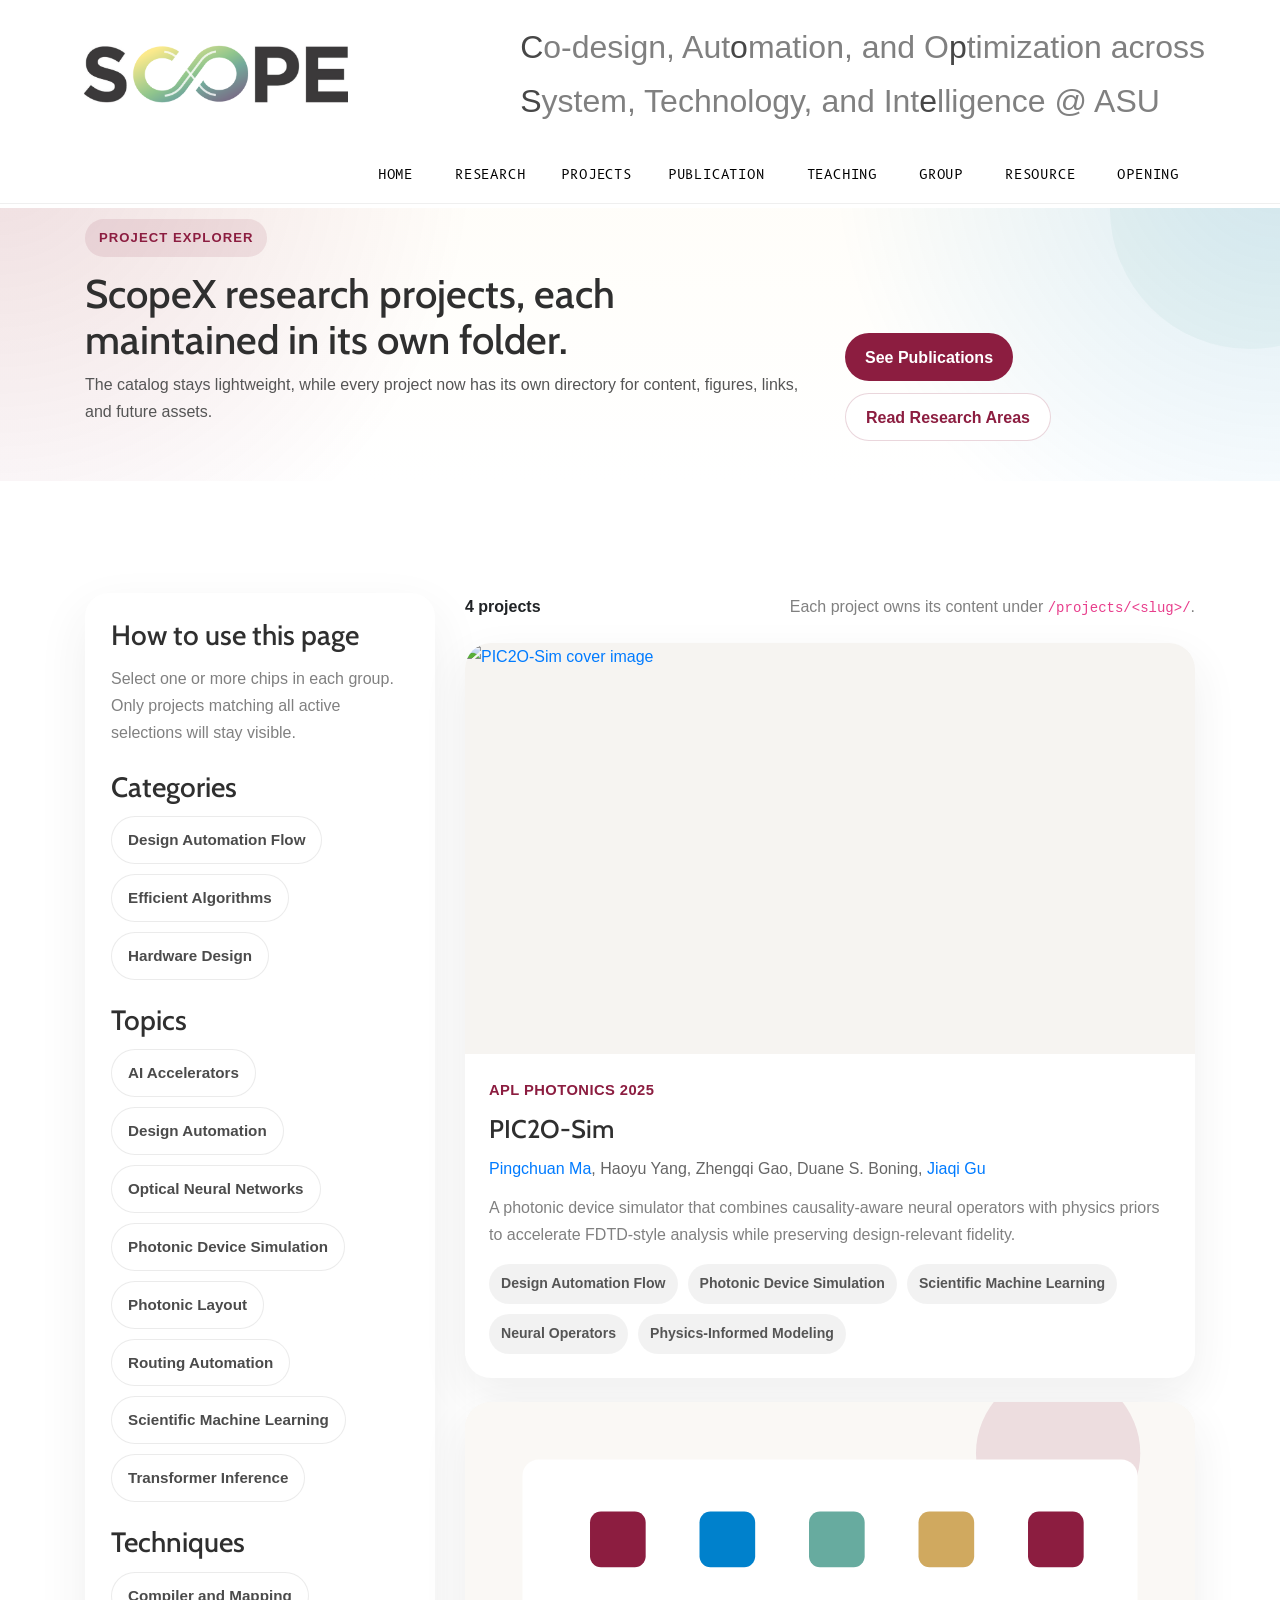
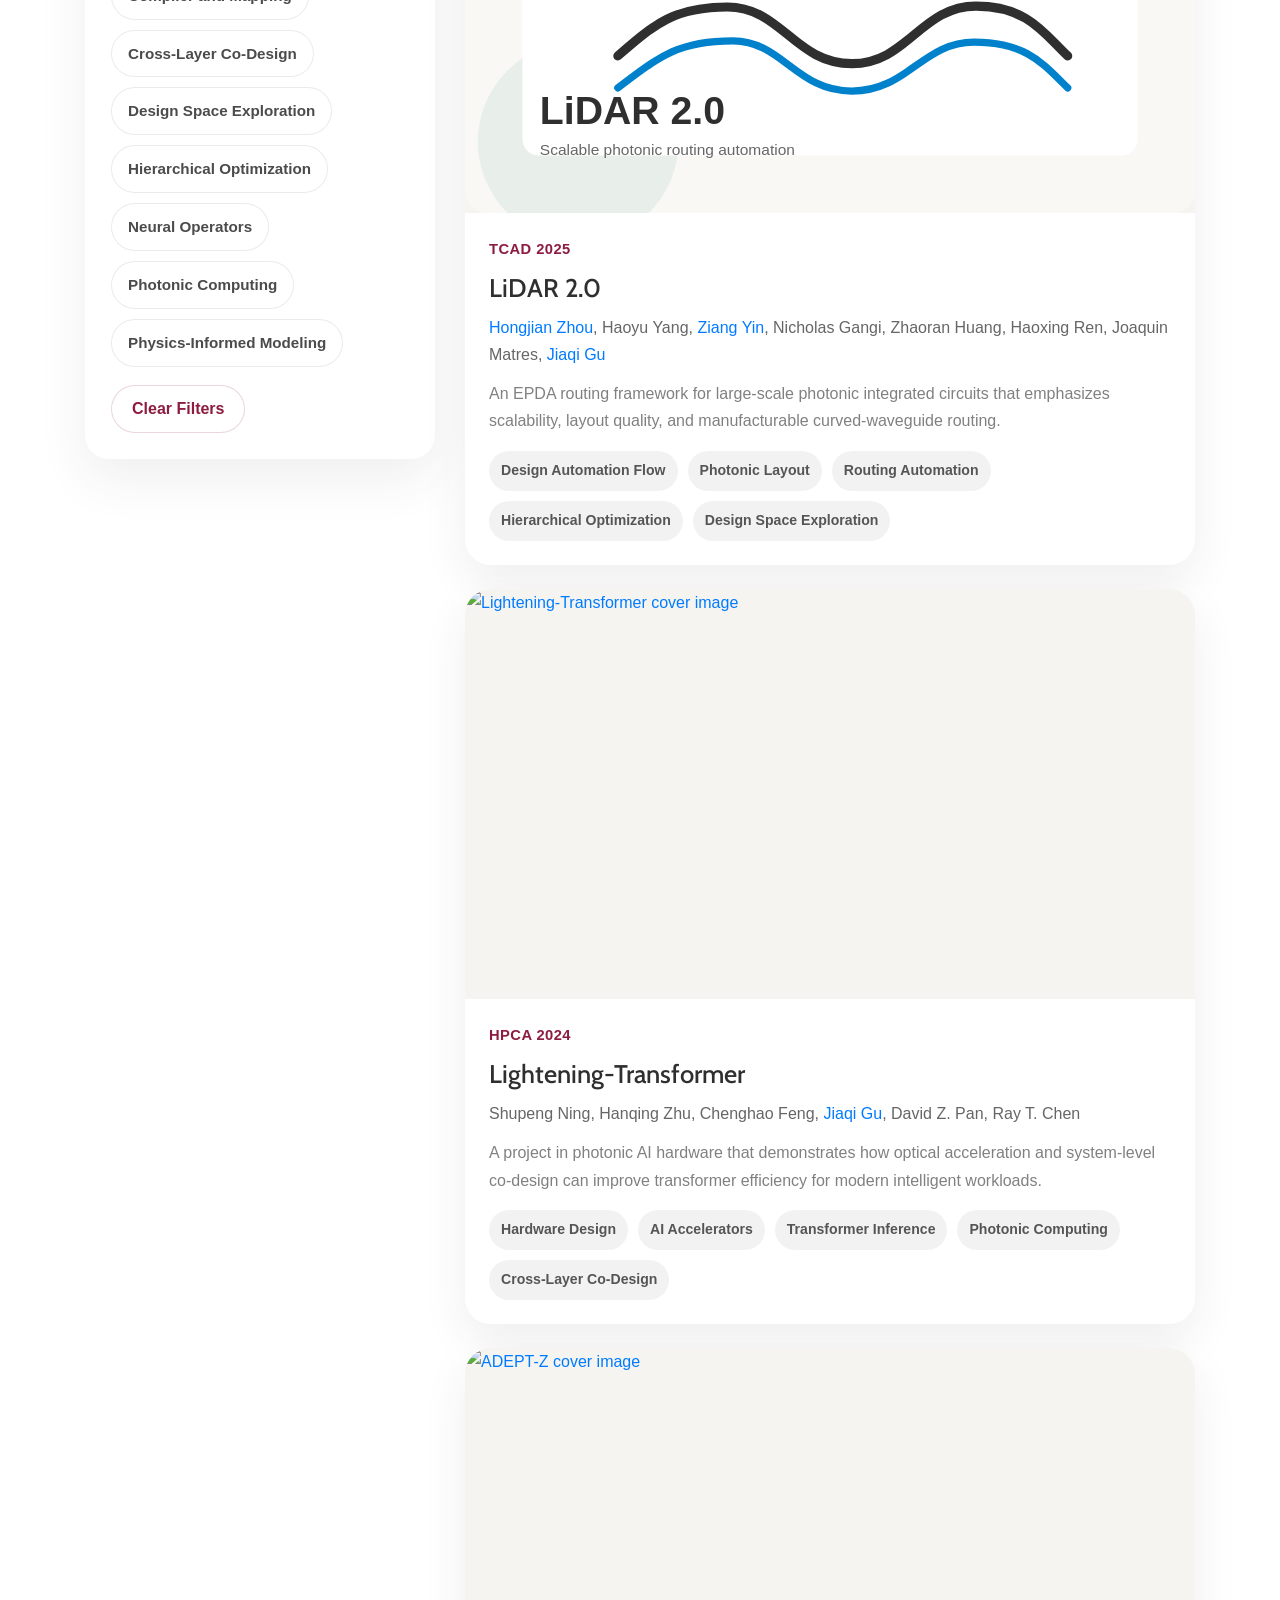
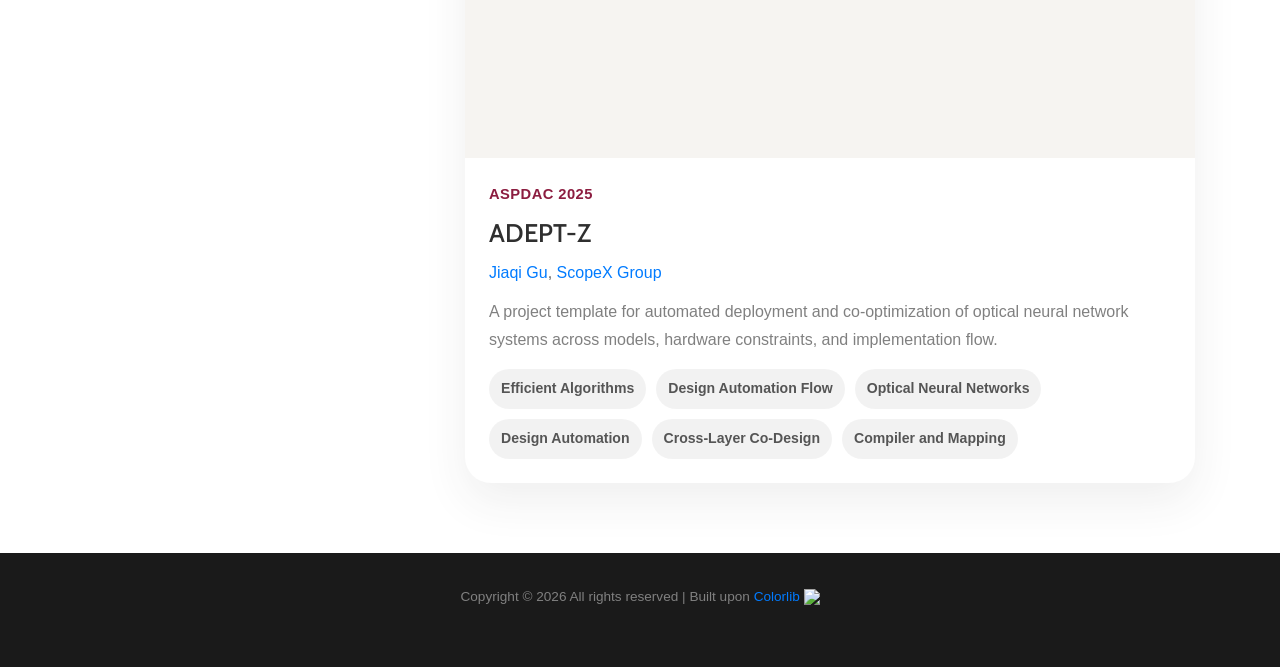
==== projects/index.html @ 62d4c820 "[major] support research projects" ====
<!DOCTYPE html>
<html lang="en">

<head>
    <title>Projects | ScopeX @ ASU</title>
    <meta charset="utf-8">
    <meta name="viewport" content="width=device-width, initial-scale=1, shrink-to-fit=no">

    <link href="https://fonts.googleapis.com/css?family=B612+Mono|Cabin:400,700&display=swap" rel="stylesheet">
    <link rel="stylesheet" href="../fonts/icomoon/style.css">
    <link rel="stylesheet" href="https://stackpath.bootstrapcdn.com/bootstrap/4.4.1/css/bootstrap.min.css"
        integrity="sha384-Vkoo8x4CGsO3+Hhxv8T/Q5PaXtkKtu6ug5TOeNV6gBiFeWPGFN9MuhOf23Q9Ifjh" crossorigin="anonymous">
    <link rel="stylesheet" href="../css/jquery-ui.css">
    <link rel="stylesheet" href="../css/owl.carousel.min.css">
    <link rel="stylesheet" href="../css/owl.theme.default.min.css">
    <link rel="stylesheet" href="../css/jquery.fancybox.min.css">
    <link rel="stylesheet" href="../fonts/flaticon/font/flaticon.css">
    <link rel="stylesheet" href="../css/aos.css">
    <link href="../css/jquery.mb.YTPlayer.min.css" media="all" rel="stylesheet" type="text/css">
    <link rel="stylesheet" href="../css/style.css">
    <link rel="stylesheet" href="../css/projects.css">
    <link rel="shortcut icon" type="image/x-icon" href="../favicon.ico" />
</head>

<body data-spy="scroll" data-target=".site-navbar-target" data-offset="300">
    <div class="site-wrap">
        <div class="site-mobile-menu site-navbar-target">
            <div class="site-mobile-menu-header">
                <div class="site-mobile-menu-close mt-3">
                    <span class="icon-close2 js-menu-toggle"></span>
                </div>
            </div>
            <div class="site-mobile-menu-body"></div>
        </div>

        <div class="header-top">
            <div class="container" style="padding:20px">
                <div class="row align-items-center">
                    <img src="../logo.png" width="25%">
                    <a class="ml-auto site-logo">
                        <b style="color: rgb(71, 71, 71)">C</b>o-design, Aut<b
                            style="color: rgb(71, 71, 71)">o</b>mation, and O<b
                            style="color: rgb(71, 71, 71)">p</b>timization across<br><b
                            style="color: rgb(71, 71, 71)">S</b>ystem, Technology, and Int<b
                            style="color: rgb(71, 71, 71)">e</b>lligence @ ASU
                    </a>
                    <a href="#"
                        class="ml-auto d-inline-block d-lg-none site-menu-toggle js-menu-toggle text-black"><span
                            class="icon-menu h3"></span></a>
                </div>
            </div>
        </div>

        <div class="site-navbar py-2 js-sticky-header site-navbar-target d-none pl-0 d-lg-block" role="banner">
            <div class="container" style="padding-right=10%">
                <div class="d-flex align-items-right">
                    <div class="ml-auto">
                        <nav class="site-navigation position-relative text-right" role="navigation">
                            <ul class="site-menu main-menu js-clone-nav mr-auto d-none pl-0 d-lg-block">
                                <li><a href="../index.html" class="nav-link text-right">Home</a></li>
                                <li><a href="../research.html" class="nav-link text-left">Research</a></li>
                                <li class="active"><a href="./index.html" class="nav-link text-left">Projects</a></li>
                                <li><a href="../publication.html" class="nav-link text-left">Publication</a></li>
                                <li><a href="../teaching.html" class="nav-link text-left">Teaching</a></li>
                                <li><a href="../group.html" class="nav-link text-left">Group</a></li>
                                <li><a href="../resource.html" class="nav-link text-left">Resource</a></li>
                                <li><a href="../prospective_students.html" class="nav-link text-left">Opening</a></li>
                            </ul>
                        </nav>
                    </div>
                </div>
            </div>
        </div>

        <section class="projects-hero">
            <div class="container">
                <div class="row align-items-end">
                    <div class="col-lg-8">
                        <div class="projects-kicker">Project Explorer</div>
                        <h1>ScopeX research projects, each maintained in its own folder.</h1>
                        <p>The catalog stays lightweight, while every project now has its own directory for content,
                            figures, links, and future assets.</p>
                    </div>
                    <div class="col-lg-4">
                        <div class="projects-home-actions">
                            <a class="scopex-button" href="../publication.html">See Publications</a>
                            <a class="scopex-button scopex-button-secondary" href="../research.html">Read Research Areas</a>
                        </div>
                    </div>
                </div>
            </div>
        </section>

        <section class="site-section projects-shell" id="projects-page">
            <div class="container">
                <div class="row">
                    <div class="col-lg-4">
                        <aside class="projects-filter-panel" data-aos="fade-up">
                            <div class="projects-filter-group">
                                <h3>How to use this page</h3>
                                <p>Select one or more chips in each group. Only projects matching all active selections
                                    will stay visible.</p>
                            </div>
                            <div class="projects-filter-group" data-filter-group="categories"></div>
                            <div class="projects-filter-group" data-filter-group="topics"></div>
                            <div class="projects-filter-group" data-filter-group="techniques"></div>
                            <div class="projects-home-actions">
                                <button class="scopex-button scopex-button-secondary" type="button"
                                    data-clear-filters>Clear Filters</button>
                            </div>
                        </aside>
                    </div>
                    <div class="col-lg-8">
                        <div class="projects-summary-bar" data-aos="fade-up">
                            <p><strong data-project-count>0 projects</strong></p>
                            <p>Each project owns its content under <code>/projects/&lt;slug&gt;/</code>.</p>
                        </div>
                        <div data-project-results></div>
                    </div>
                </div>
            </div>
        </section>

        <div class="footer">
            <div class="container">
                <div class="row">
                    <div class="col-12">
                        <div class="copyright">
                            <p>
                                Copyright &copy;
                                <script>document.write(new Date().getFullYear());</script>
                                All rights reserved | Built upon <a href="https://colorlib.com"
                                    target="_blank">Colorlib</a>
                                <a href="https://clustrmaps.com/site/1bv8m" title="Visit tracker"><img
                                        src="//www.clustrmaps.com/map_v2.png?d=r-76MZlB4E_y-z9tgq0m_R2gexjWJa-9lZ6piWiMsOw&cl=ffffff" /></a>
                            </p>
                        </div>
                    </div>
                </div>
            </div>
        </div>
    </div>

    <script src="../js/jquery-3.3.1.min.js"></script>
    <script src="../js/jquery-migrate-3.0.1.min.js"></script>
    <script src="../js/jquery-ui.js"></script>
    <script src="../js/popper.min.js"></script>
    <script src="../js/bootstrap.min.js"></script>
    <script src="../js/owl.carousel.min.js"></script>
    <script src="../js/jquery.stellar.min.js"></script>
    <script src="../js/jquery.countdown.min.js"></script>
    <script src="../js/bootstrap-datepicker.min.js"></script>
    <script src="../js/jquery.easing.1.3.js"></script>
    <script src="../js/aos.js"></script>
    <script src="../js/jquery.fancybox.min.js"></script>
    <script src="../js/jquery.sticky.js"></script>
    <script src="../js/jquery.mb.YTPlayer.min.js"></script>
    <script src="../js/main.js"></script>
    <script src="../js/projects-registry.js"></script>
    <script src="../js/projects-page.js"></script>
</body>

</html>
---- fonts/icomoon/style.css ----
@font-face {
  font-family: 'icomoon';
  src:  url('fonts/icomoon.eot?10si43');
  src:  url('fonts/icomoon.eot?10si43#iefix') format('embedded-opentype'),
    url('fonts/icomoon.ttf?10si43') format('truetype'),
    url('fonts/icomoon.woff?10si43') format('woff'),
    url('fonts/icomoon.svg?10si43#icomoon') format('svg');
  font-weight: normal;
  font-style: normal;
}

[class^="icon-"], [class*=" icon-"] {
  /* use !important to prevent issues with browser extensions that change fonts */
  font-family: 'icomoon' !important;
  speak: none;
  font-style: normal;
  font-weight: normal;
  font-variant: normal;
  text-transform: none;
  line-height: 1;

  /* Better Font Rendering =========== */
  -webkit-font-smoothing: antialiased;
  -moz-osx-font-smoothing: grayscale;
}

.icon-asterisk:before {
  content: "\f069";
}
.icon-plus:before {
  content: "\f067";
}
.icon-question:before {
  content: "\f128";
}
.icon-minus:before {
  content: "\f068";
}
.icon-glass:before {
  content: "\f000";
}
.icon-music:before {
  content: "\f001";
}
.icon-search:before {
  content: "\f002";
}
.icon-envelope-o:before {
  content: "\f003";
}
.icon-heart:before {
  content: "\f004";
}
.icon-star:before {
  content: "\f005";
}
.icon-star-o:before {
  content: "\f006";
}
.icon-user:before {
  content: "\f007";
}
.icon-film:before {
  content: "\f008";
}
.icon-th-large:before {
  content: "\f009";
}
.icon-th:before {
  content: "\f00a";
}
.icon-th-list:before {
  content: "\f00b";
}
.icon-check:before {
  content: "\f00c";
}
.icon-close:before {
  content: "\f00d";
}
.icon-remove:before {
  content: "\f00d";
}
.icon-times:before {
  content: "\f00d";
}
.icon-search-plus:before {
  content: "\f00e";
}
.icon-search-minus:before {
  content: "\f010";
}
.icon-power-off:before {
  content: "\f011";
}
.icon-signal:before {
  content: "\f012";
}
.icon-cog:before {
  content: "\f013";
}
.icon-gear:before {
  content: "\f013";
}
.icon-trash-o:before {
  content: "\f014";
}
.icon-home:before {
  content: "\f015";
}
.icon-file-o:before {
  content: "\f016";
}
.icon-clock-o:before {
  content: "\f017";
}
.icon-road:before {
  content: "\f018";
}
.icon-download:before {
  content: "\f019";
}
.icon-arrow-circle-o-down:before {
  content: "\f01a";
}
.icon-arrow-circle-o-up:before {
  content: "\f01b";
}
.icon-inbox:before {
  content: "\f01c";
}
.icon-play-circle-o:before {
  content: "\f01d";
}
.icon-repeat:before {
  content: "\f01e";
}
.icon-rotate-right:before {
  content: "\f01e";
}
.icon-refresh:before {
  content: "\f021";
}
.icon-list-alt:before {
  content: "\f022";
}
.icon-lock:before {
  content: "\f023";
}
.icon-flag:before {
  content: "\f024";
}
.icon-headphones:before {
  content: "\f025";
}
.icon-volume-off:before {
  content: "\f026";
}
.icon-volume-down:before {
  content: "\f027";
}
.icon-volume-up:before {
  content: "\f028";
}
.icon-qrcode:before {
  content: "\f029";
}
.icon-barcode:before {
  content: "\f02a";
}
.icon-tag:before {
  content: "\f02b";
}
.icon-tags:before {
  content: "\f02c";
}
.icon-book:before {
  content: "\f02d";
}
.icon-bookmark:before {
  content: "\f02e";
}
.icon-print:before {
  content: "\f02f";
}
.icon-camera:before {
  content: "\f030";
}
.icon-font:before {
  content: "\f031";
}
.icon-bold:before {
  content: "\f032";
}
.icon-italic:before {
  content: "\f033";
}
.icon-text-height:before {
  content: "\f034";
}
.icon-text-width:before {
  content: "\f035";
}
.icon-align-left:before {
  content: "\f036";
}
.icon-align-center:before {
  content: "\f037";
}
.icon-align-right:before {
  content: "\f038";
}
.icon-align-justify:before {
  content: "\f039";
}
.icon-list:before {
  content: "\f03a";
}
.icon-dedent:before {
  content: "\f03b";
}
.icon-outdent:before {
  content: "\f03b";
}
.icon-indent:before {
  content: "\f03c";
}
.icon-video-camera:before {
  content: "\f03d";
}
.icon-image:before {
  content: "\f03e";
}
.icon-photo:before {
  content: "\f03e";
}
.icon-picture-o:before {
  content: "\f03e";
}
.icon-pencil:before {
  content: "\f040";
}
.icon-map-marker:before {
  content: "\f041";
}
.icon-adjust:before {
  content: "\f042";
}
.icon-tint:before {
  content: "\f043";
}
.icon-edit:before {
  content: "\f044";
}
.icon-pencil-square-o:before {
  content: "\f044";
}
.icon-share-square-o:before {
  content: "\f045";
}
.icon-check-square-o:before {
  content: "\f046";
}
.icon-arrows:before {
  content: "\f047";
}
.icon-step-backward:before {
  content: "\f048";
}
.icon-fast-backward:before {
  content: "\f049";
}
.icon-backward:before {
  content: "\f04a";
}
.icon-play:before {
  content: "\f04b";
}
.icon-pause:before {
  content: "\f04c";
}
.icon-stop:before {
  content: "\f04d";
}
.icon-forward:before {
  content: "\f04e";
}
.icon-fast-forward:before {
  content: "\f050";
}
.icon-step-forward:before {
  content: "\f051";
}
.icon-eject:before {
  content: "\f052";
}
.icon-chevron-left:before {
  content: "\f053";
}
.icon-chevron-right:before {
  content: "\f054";
}
.icon-plus-circle:before {
  content: "\f055";
}
.icon-minus-circle:before {
  content: "\f056";
}
.icon-times-circle:before {
  content: "\f057";
}
.icon-check-circle:before {
  content: "\f058";
}
.icon-question-circle:before {
  content: "\f059";
}
.icon-info-circle:before {
  content: "\f05a";
}
.icon-crosshairs:before {
  content: "\f05b";
}
.icon-times-circle-o:before {
  content: "\f05c";
}
.icon-check-circle-o:before {
  content: "\f05d";
}
.icon-ban:before {
  content: "\f05e";
}
.icon-arrow-left:before {
  content: "\f060";
}
.icon-arrow-right:before {
  content: "\f061";
}
.icon-arrow-up:before {
  content: "\f062";
}
.icon-arrow-down:before {
  content: "\f063";
}
.icon-mail-forward:before {
  content: "\f064";
}
.icon-share:before {
  content: "\f064";
}
.icon-expand:before {
  content: "\f065";
}
.icon-compress:before {
  content: "\f066";
}
.icon-exclamation-circle:before {
  content: "\f06a";
}
.icon-gift:before {
  content: "\f06b";
}
.icon-leaf:before {
  content: "\f06c";
}
.icon-fire:before {
  content: "\f06d";
}
.icon-eye:before {
  content: "\f06e";
}
.icon-eye-slash:before {
  content: "\f070";
}
.icon-exclamation-triangle:before {
  content: "\f071";
}
.icon-warning:before {
  content: "\f071";
}
.icon-plane:before {
  content: "\f072";
}
.icon-calendar:before {
  content: "\f073";
}
.icon-random:before {
  content: "\f074";
}
.icon-comment:before {
  content: "\f075";
}
.icon-magnet:before {
  content: "\f076";
}
.icon-chevron-up:before {
  content: "\f077";
}
.icon-chevron-down:before {
  content: "\f078";
}
.icon-retweet:before {
  content: "\f079";
}
.icon-shopping-cart:before {
  content: "\f07a";
}
.icon-folder:before {
  content: "\f07b";
}
.icon-folder-open:before {
  content: "\f07c";
}
.icon-arrows-v:before {
  content: "\f07d";
}
.icon-arrows-h:before {
  content: "\f07e";
}
.icon-bar-chart:before {
  content: "\f080";
}
.icon-bar-chart-o:before {
  content: "\f080";
}
.icon-twitter-square:before {
  content: "\f081";
}
.icon-facebook-square:before {
  content: "\f082";
}
.icon-camera-retro:before {
  content: "\f083";
}
.icon-key:before {
  content: "\f084";
}
.icon-cogs:before {
  content: "\f085";
}
.icon-gears:before {
  content: "\f085";
}
.icon-comments:before {
  content: "\f086";
}
.icon-thumbs-o-up:before {
  content: "\f087";
}
.icon-thumbs-o-down:before {
  content: "\f088";
}
.icon-star-half:before {
  content: "\f089";
}
.icon-heart-o:before {
  content: "\f08a";
}
.icon-sign-out:before {
  content: "\f08b";
}
.icon-linkedin-square:before {
  content: "\f08c";
}
.icon-thumb-tack:before {
  content: "\f08d";
}
.icon-external-link:before {
  content: "\f08e";
}
.icon-sign-in:before {
  content: "\f090";
}
.icon-trophy:before {
  content: "\f091";
}
.icon-github-square:before {
  content: "\f092";
}
.icon-upload:before {
  content: "\f093";
}
.icon-lemon-o:before {
  content: "\f094";
}
.icon-phone:before {
  content: "\f095";
}
.icon-square-o:before {
  content: "\f096";
}
.icon-bookmark-o:before {
  content: "\f097";
}
.icon-phone-square:before {
  content: "\f098";
}
.icon-twitter:before {
  content: "\f099";
}
.icon-facebook:before {
  content: "\f09a";
}
.icon-facebook-f:before {
  content: "\f09a";
}
.icon-github:before {
  content: "\f09b";
}
.icon-unlock:before {
  content: "\f09c";
}
.icon-credit-card:before {
  content: "\f09d";
}
.icon-feed:before {
  content: "\f09e";
}
.icon-rss:before {
  content: "\f09e";
}
.icon-hdd-o:before {
  content: "\f0a0";
}
.icon-bullhorn:before {
  content: "\f0a1";
}
.icon-bell-o:before {
  content: "\f0a2";
}
.icon-certificate:before {
  content: "\f0a3";
}
.icon-hand-o-right:before {
  content: "\f0a4";
}
.icon-hand-o-left:before {
  content: "\f0a5";
}
.icon-hand-o-up:before {
  content: "\f0a6";
}
.icon-hand-o-down:before {
  content: "\f0a7";
}
.icon-arrow-circle-left:before {
  content: "\f0a8";
}
.icon-arrow-circle-right:before {
  content: "\f0a9";
}
.icon-arrow-circle-up:before {
  content: "\f0aa";
}
.icon-arrow-circle-down:before {
  content: "\f0ab";
}
.icon-globe:before {
  content: "\f0ac";
}
.icon-wrench:before {
  content: "\f0ad";
}
.icon-tasks:before {
  content: "\f0ae";
}
.icon-filter:before {
  content: "\f0b0";
}
.icon-briefcase:before {
  content: "\f0b1";
}
.icon-arrows-alt:before {
  content: "\f0b2";
}
.icon-group:before {
  content: "\f0c0";
}
.icon-users:before {
  content: "\f0c0";
}
.icon-chain:before {
  content: "\f0c1";
}
.icon-link:before {
  content: "\f0c1";
}
.icon-cloud:before {
  content: "\f0c2";
}
.icon-flask:before {
  content: "\f0c3";
}
.icon-cut:before {
  content: "\f0c4";
}
.icon-scissors:before {
  content: "\f0c4";
}
.icon-copy:before {
  content: "\f0c5";
}
.icon-files-o:before {
  content: "\f0c5";
}
.icon-paperclip:before {
  content: "\f0c6";
}
.icon-floppy-o:before {
  content: "\f0c7";
}
.icon-save:before {
  content: "\f0c7";
}
.icon-square:before {
  content: "\f0c8";
}
.icon-bars:before {
  content: "\f0c9";
}
.icon-navicon:before {
  content: "\f0c9";
}
.icon-reorder:before {
  content: "\f0c9";
}
.icon-list-ul:before {
  content: "\f0ca";
}
.icon-list-ol:before {
  content: "\f0cb";
}
.icon-strikethrough:before {
  content: "\f0cc";
}
.icon-underline:before {
  content: "\f0cd";
}
.icon-table:before {
  content: "\f0ce";
}
.icon-magic:before {
  content: "\f0d0";
}
.icon-truck:before {
  content: "\f0d1";
}
.icon-pinterest:before {
  content: "\f0d2";
}
.icon-pinterest-square:before {
  content: "\f0d3";
}
.icon-google-plus-square:before {
  content: "\f0d4";
}
.icon-google-plus:before {
  content: "\f0d5";
}
.icon-money:before {
  content: "\f0d6";
}
.icon-caret-down:before {
  content: "\f0d7";
}
.icon-caret-up:before {
  content: "\f0d8";
}
.icon-caret-left:before {
  content: "\f0d9";
}
.icon-caret-right:before {
  content: "\f0da";
}
.icon-columns:before {
  content: "\f0db";
}
.icon-sort:before {
  content: "\f0dc";
}
.icon-unsorted:before {
  content: "\f0dc";
}
.icon-sort-desc:before {
  content: "\f0dd";
}
.icon-sort-down:before {
  content: "\f0dd";
}
.icon-sort-asc:before {
  content: "\f0de";
}
.icon-sort-up:before {
  content: "\f0de";
}
.icon-envelope:before {
  content: "\f0e0";
}
.icon-linkedin:before {
  content: "\f0e1";
}
.icon-rotate-left:before {
  content: "\f0e2";
}
.icon-undo:before {
  content: "\f0e2";
}
.icon-gavel:before {
  content: "\f0e3";
}
.icon-legal:before {
  content: "\f0e3";
}
.icon-dashboard:before {
  content: "\f0e4";
}
.icon-tachometer:before {
  content: "\f0e4";
}
.icon-comment-o:before {
  content: "\f0e5";
}
.icon-comments-o:before {
  content: "\f0e6";
}
.icon-bolt:before {
  content: "\f0e7";
}
.icon-flash:before {
  content: "\f0e7";
}
.icon-sitemap:before {
  content: "\f0e8";
}
.icon-umbrella:before {
  content: "\f0e9";
}
.icon-clipboard:before {
  content: "\f0ea";
}
.icon-paste:before {
  content: "\f0ea";
}
.icon-lightbulb-o:before {
  content: "\f0eb";
}
.icon-exchange:before {
  content: "\f0ec";
}
.icon-cloud-download:before {
  content: "\f0ed";
}
.icon-cloud-upload:before {
  content: "\f0ee";
}
.icon-user-md:before {
  content: "\f0f0";
}
.icon-stethoscope:before {
  content: "\f0f1";
}
.icon-suitcase:before {
  content: "\f0f2";
}
.icon-bell:before {
  content: "\f0f3";
}
.icon-coffee:before {
  content: "\f0f4";
}
.icon-cutlery:before {
  content: "\f0f5";
}
.icon-file-text-o:before {
  content: "\f0f6";
}
.icon-building-o:before {
  content: "\f0f7";
}
.icon-hospital-o:before {
  content: "\f0f8";
}
.icon-ambulance:before {
  content: "\f0f9";
}
.icon-medkit:before {
  content: "\f0fa";
}
.icon-fighter-jet:before {
  content: "\f0fb";
}
.icon-beer:before {
  content: "\f0fc";
}
.icon-h-square:before {
  content: "\f0fd";
}
.icon-plus-square:before {
  content: "\f0fe";
}
.icon-angle-double-left:before {
  content: "\f100";
}
.icon-angle-double-right:before {
  content: "\f101";
}
.icon-angle-double-up:before {
  content: "\f102";
}
.icon-angle-double-down:before {
  content: "\f103";
}
.icon-angle-left:before {
  content: "\f104";
}
.icon-angle-right:before {
  content: "\f105";
}
.icon-angle-up:before {
  content: "\f106";
}
.icon-angle-down:before {
  content: "\f107";
}
.icon-desktop:before {
  content: "\f108";
}
.icon-laptop:before {
  content: "\f109";
}
.icon-tablet:before {
  content: "\f10a";
}
.icon-mobile:before {
  content: "\f10b";
}
.icon-mobile-phone:before {
  content: "\f10b";
}
.icon-circle-o:before {
  content: "\f10c";
}
.icon-quote-left:before {
  content: "\f10d";
}
.icon-quote-right:before {
  content: "\f10e";
}
.icon-spinner:before {
  content: "\f110";
}
.icon-circle:before {
  content: "\f111";
}
.icon-mail-reply:before {
  content: "\f112";
}
.icon-reply:before {
  content: "\f112";
}
.icon-github-alt:before {
  content: "\f113";
}
.icon-folder-o:before {
  content: "\f114";
}
.icon-folder-open-o:before {
  content: "\f115";
}
.icon-smile-o:before {
  content: "\f118";
}
.icon-frown-o:before {
  content: "\f119";
}
.icon-meh-o:before {
  content: "\f11a";
}
.icon-gamepad:before {
  content: "\f11b";
}
.icon-keyboard-o:before {
  content: "\f11c";
}
.icon-flag-o:before {
  content: "\f11d";
}
.icon-flag-checkered:before {
  content: "\f11e";
}
.icon-terminal:before {
  content: "\f120";
}
.icon-code:before {
  content: "\f121";
}
.icon-mail-reply-all:before {
  content: "\f122";
}
.icon-reply-all:before {
  content: "\f122";
}
.icon-star-half-empty:before {
  content: "\f123";
}
.icon-star-half-full:before {
  content: "\f123";
}
.icon-star-half-o:before {
  content: "\f123";
}
.icon-location-arrow:before {
  content: "\f124";
}
.icon-crop:before {
  content: "\f125";
}
.icon-code-fork:before {
  content: "\f126";
}
.icon-chain-broken:before {
  content: "\f127";
}
.icon-unlink:before {
  content: "\f127";
}
.icon-info:before {
  content: "\f129";
}
.icon-exclamation:before {
  content: "\f12a";
}
.icon-superscript:before {
  content: "\f12b";
}
.icon-subscript:before {
  content: "\f12c";
}
.icon-eraser:before {
  content: "\f12d";
}
.icon-puzzle-piece:before {
  content: "\f12e";
}
.icon-microphone:before {
  content: "\f130";
}
.icon-microphone-slash:before {
  content: "\f131";
}
.icon-shield:before {
  content: "\f132";
}
.icon-calendar-o:before {
  content: "\f133";
}
.icon-fire-extinguisher:before {
  content: "\f134";
}
.icon-rocket:before {
  content: "\f135";
}
.icon-maxcdn:before {
  content: "\f136";
}
.icon-chevron-circle-left:before {
  content: "\f137";
}
.icon-chevron-circle-right:before {
  content: "\f138";
}
.icon-chevron-circle-up:before {
  content: "\f139";
}
.icon-chevron-circle-down:before {
  content: "\f13a";
}
.icon-html5:before {
  content: "\f13b";
}
.icon-css3:before {
  content: "\f13c";
}
.icon-anchor:before {
  content: "\f13d";
}
.icon-unlock-alt:before {
  content: "\f13e";
}
.icon-bullseye:before {
  content: "\f140";
}
.icon-ellipsis-h:before {
  content: "\f141";
}
.icon-ellipsis-v:before {
  content: "\f142";
}
.icon-rss-square:before {
  content: "\f143";
}
.icon-play-circle:before {
  content: "\f144";
}
.icon-ticket:before {
  content: "\f145";
}
.icon-minus-square:before {
  content: "\f146";
}
.icon-minus-square-o:before {
  content: "\f147";
}
.icon-level-up:before {
  content: "\f148";
}
.icon-level-down:before {
  content: "\f149";
}
.icon-check-square:before {
  content: "\f14a";
}
.icon-pencil-square:before {
  content: "\f14b";
}
.icon-external-link-square:before {
  content: "\f14c";
}
.icon-share-square:before {
  content: "\f14d";
}
.icon-compass:before {
  content: "\f14e";
}
.icon-caret-square-o-down:before {
  content: "\f150";
}
.icon-toggle-down:before {
  content: "\f150";
}
.icon-caret-square-o-up:before {
  content: "\f151";
}
.icon-toggle-up:before {
  content: "\f151";
}
.icon-caret-square-o-right:before {
  content: "\f152";
}
.icon-toggle-right:before {
  content: "\f152";
}
.icon-eur:before {
  content: "\f153";
}
.icon-euro:before {
  content: "\f153";
}
.icon-gbp:before {
  content: "\f154";
}
.icon-dollar:before {
  content: "\f155";
}
.icon-usd:before {
  content: "\f155";
}
.icon-inr:before {
  content: "\f156";
}
.icon-rupee:before {
  content: "\f156";
}
.icon-cny:before {
  content: "\f157";
}
.icon-jpy:before {
  content: "\f157";
}
.icon-rmb:before {
  content: "\f157";
}
.icon-yen:before {
  content: "\f157";
}
.icon-rouble:before {
  content: "\f158";
}
.icon-rub:before {
  content: "\f158";
}
.icon-ruble:before {
  content: "\f158";
}
.icon-krw:before {
  content: "\f159";
}
.icon-won:before {
  content: "\f159";
}
.icon-bitcoin:before {
  content: "\f15a";
}
.icon-btc:before {
  content: "\f15a";
}
.icon-file:before {
  content: "\f15b";
}
.icon-file-text:before {
  content: "\f15c";
}
.icon-sort-alpha-asc:before {
  content: "\f15d";
}
.icon-sort-alpha-desc:before {
  content: "\f15e";
}
.icon-sort-amount-asc:before {
  content: "\f160";
}
.icon-sort-amount-desc:before {
  content: "\f161";
}
.icon-sort-numeric-asc:before {
  content: "\f162";
}
.icon-sort-numeric-desc:before {
  content: "\f163";
}
.icon-thumbs-up:before {
  content: "\f164";
}
.icon-thumbs-down:before {
  content: "\f165";
}
.icon-youtube-square:before {
  content: "\f166";
}
.icon-youtube:before {
  content: "\f167";
}
.icon-xing:before {
  content: "\f168";
}
.icon-xing-square:before {
  content: "\f169";
}
.icon-youtube-play:before {
  content: "\f16a";
}
.icon-dropbox:before {
  content: "\f16b";
}
.icon-stack-overflow:before {
  content: "\f16c";
}
.icon-instagram:before {
  content: "\f16d";
}
.icon-flickr:before {
  content: "\f16e";
}
.icon-adn:before {
  content: "\f170";
}
.icon-bitbucket:before {
  content: "\f171";
}
.icon-bitbucket-square:before {
  content: "\f172";
}
.icon-tumblr:before {
  content: "\f173";
}
.icon-tumblr-square:before {
  content: "\f174";
}
.icon-long-arrow-down:before {
  content: "\f175";
}
.icon-long-arrow-up:before {
  content: "\f176";
}
.icon-long-arrow-left:before {
  content: "\f177";
}
.icon-long-arrow-right:before {
  content: "\f178";
}
.icon-apple:before {
  content: "\f179";
}
.icon-windows:before {
  content: "\f17a";
}
.icon-android:before {
  content: "\f17b";
}
.icon-linux:before {
  content: "\f17c";
}
.icon-dribbble:before {
  content: "\f17d";
}
.icon-skype:before {
  content: "\f17e";
}
.icon-foursquare:before {
  content: "\f180";
}
.icon-trello:before {
  content: "\f181";
}
.icon-female:before {
  content: "\f182";
}
.icon-male:before {
  content: "\f183";
}
.icon-gittip:before {
  content: "\f184";
}
.icon-gratipay:before {
  content: "\f184";
}
.icon-sun-o:before {
  content: "\f185";
}
.icon-moon-o:before {
  content: "\f186";
}
.icon-archive:before {
  content: "\f187";
}
.icon-bug:before {
  content: "\f188";
}
.icon-vk:before {
  content: "\f189";
}
.icon-weibo:before {
  content: "\f18a";
}
.icon-renren:before {
  content: "\f18b";
}
.icon-pagelines:before {
  content: "\f18c";
}
.icon-stack-exchange:before {
  content: "\f18d";
}
.icon-arrow-circle-o-right:before {
  content: "\f18e";
}
.icon-arrow-circle-o-left:before {
  content: "\f190";
}
.icon-caret-square-o-left:before {
  content: "\f191";
}
.icon-toggle-left:before {
  content: "\f191";
}
.icon-dot-circle-o:before {
  content: "\f192";
}
.icon-wheelchair:before {
  content: "\f193";
}
.icon-vimeo-square:before {
  content: "\f194";
}
.icon-try:before {
  content: "\f195";
}
.icon-turkish-lira:before {
  content: "\f195";
}
.icon-plus-square-o:before {
  content: "\f196";
}
.icon-space-shuttle:before {
  content: "\f197";
}
.icon-slack:before {
  content: "\f198";
}
.icon-envelope-square:before {
  content: "\f199";
}
.icon-wordpress:before {
  content: "\f19a";
}
.icon-openid:before {
  content: "\f19b";
}
.icon-bank:before {
  content: "\f19c";
}
.icon-institution:before {
  content: "\f19c";
}
.icon-university:before {
  content: "\f19c";
}
.icon-graduation-cap:before {
  content: "\f19d";
}
.icon-mortar-board:before {
  content: "\f19d";
}
.icon-yahoo:before {
  content: "\f19e";
}
.icon-google:before {
  content: "\f1a0";
}
.icon-reddit:before {
  content: "\f1a1";
}
.icon-reddit-square:before {
  content: "\f1a2";
}
.icon-stumbleupon-circle:before {
  content: "\f1a3";
}
.icon-stumbleupon:before {
  content: "\f1a4";
}
.icon-delicious:before {
  content: "\f1a5";
}
.icon-digg:before {
  content: "\f1a6";
}
.icon-pied-piper-pp:before {
  content: "\f1a7";
}
.icon-pied-piper-alt:before {
  content: "\f1a8";
}
.icon-drupal:before {
  content: "\f1a9";
}
.icon-joomla:before {
  content: "\f1aa";
}
.icon-language:before {
  content: "\f1ab";
}
.icon-fax:before {
  content: "\f1ac";
}
.icon-building:before {
  content: "\f1ad";
}
.icon-child:before {
  content: "\f1ae";
}
.icon-paw:before {
  content: "\f1b0";
}
.icon-spoon:before {
  content: "\f1b1";
}
.icon-cube:before {
  content: "\f1b2";
}
.icon-cubes:before {
  content: "\f1b3";
}
.icon-behance:before {
  content: "\f1b4";
}
.icon-behance-square:before {
  content: "\f1b5";
}
.icon-steam:before {
  content: "\f1b6";
}
.icon-steam-square:before {
  content: "\f1b7";
}
.icon-recycle:before {
  content: "\f1b8";
}
.icon-automobile:before {
  content: "\f1b9";
}
.icon-car:before {
  content: "\f1b9";
}
.icon-cab:before {
  content: "\f1ba";
}
.icon-taxi:before {
  content: "\f1ba";
}
.icon-tree:before {
  content: "\f1bb";
}
.icon-spotify:before {
  content: "\f1bc";
}
.icon-deviantart:before {
  content: "\f1bd";
}
.icon-soundcloud:before {
  content: "\f1be";
}
.icon-database:before {
  content: "\f1c0";
}
.icon-file-pdf-o:before {
  content: "\f1c1";
}
.icon-file-word-o:before {
  content: "\f1c2";
}
.icon-file-excel-o:before {
  content: "\f1c3";
}
.icon-file-powerpoint-o:before {
  content: "\f1c4";
}
.icon-file-image-o:before {
  content: "\f1c5";
}
.icon-file-photo-o:before {
  content: "\f1c5";
}
.icon-file-picture-o:before {
  content: "\f1c5";
}
.icon-file-archive-o:before {
  content: "\f1c6";
}
.icon-file-zip-o:before {
  content: "\f1c6";
}
.icon-file-audio-o:before {
  content: "\f1c7";
}
.icon-file-sound-o:before {
  content: "\f1c7";
}
.icon-file-movie-o:before {
  content: "\f1c8";
}
.icon-file-video-o:before {
  content: "\f1c8";
}
.icon-file-code-o:before {
  content: "\f1c9";
}
.icon-vine:before {
  content: "\f1ca";
}
.icon-codepen:before {
  content: "\f1cb";
}
.icon-jsfiddle:before {
  content: "\f1cc";
}
.icon-life-bouy:before {
  content: "\f1cd";
}
.icon-life-buoy:before {
  content: "\f1cd";
}
.icon-life-ring:before {
  content: "\f1cd";
}
.icon-life-saver:before {
  content: "\f1cd";
}
.icon-support:before {
  content: "\f1cd";
}
.icon-circle-o-notch:before {
  content: "\f1ce";
}
.icon-ra:before {
  content: "\f1d0";
}
.icon-rebel:before {
  content: "\f1d0";
}
.icon-resistance:before {
  content: "\f1d0";
}
.icon-empire:before {
  content: "\f1d1";
}
.icon-ge:before {
  content: "\f1d1";
}
.icon-git-square:before {
  content: "\f1d2";
}
.icon-git:before {
  content: "\f1d3";
}
.icon-hacker-news:before {
  content: "\f1d4";
}
.icon-y-combinator-square:before {
  content: "\f1d4";
}
.icon-yc-square:before {
  content: "\f1d4";
}
.icon-tencent-weibo:before {
  content: "\f1d5";
}
.icon-qq:before {
  content: "\f1d6";
}
.icon-wechat:before {
  content: "\f1d7";
}
.icon-weixin:before {
  content: "\f1d7";
}
.icon-paper-plane:before {
  content: "\f1d8";
}
.icon-send:before {
  content: "\f1d8";
}
.icon-paper-plane-o:before {
  content: "\f1d9";
}
.icon-send-o:before {
  content: "\f1d9";
}
.icon-history:before {
  content: "\f1da";
}
.icon-circle-thin:before {
  content: "\f1db";
}
.icon-header:before {
  content: "\f1dc";
}
.icon-paragraph:before {
  content: "\f1dd";
}
.icon-sliders:before {
  content: "\f1de";
}
.icon-share-alt:before {
  content: "\f1e0";
}
.icon-share-alt-square:before {
  content: "\f1e1";
}
.icon-bomb:before {
  content: "\f1e2";
}
.icon-futbol-o:before {
  content: "\f1e3";
}
.icon-soccer-ball-o:before {
  content: "\f1e3";
}
.icon-tty:before {
  content: "\f1e4";
}
.icon-binoculars:before {
  content: "\f1e5";
}
.icon-plug:before {
  content: "\f1e6";
}
.icon-slideshare:before {
  content: "\f1e7";
}
.icon-twitch:before {
  content: "\f1e8";
}
.icon-yelp:before {
  content: "\f1e9";
}
.icon-newspaper-o:before {
  content: "\f1ea";
}
.icon-wifi:before {
  content: "\f1eb";
}
.icon-calculator:before {
  content: "\f1ec";
}
.icon-paypal:before {
  content: "\f1ed";
}
.icon-google-wallet:before {
  content: "\f1ee";
}
.icon-cc-visa:before {
  content: "\f1f0";
}
.icon-cc-mastercard:before {
  content: "\f1f1";
}
.icon-cc-discover:before {
  content: "\f1f2";
}
.icon-cc-amex:before {
  content: "\f1f3";
}
.icon-cc-paypal:before {
  content: "\f1f4";
}
.icon-cc-stripe:before {
  content: "\f1f5";
}
.icon-bell-slash:before {
  content: "\f1f6";
}
.icon-bell-slash-o:before {
  content: "\f1f7";
}
.icon-trash:before {
  content: "\f1f8";
}
.icon-copyright:before {
  content: "\f1f9";
}
.icon-at:before {
  content: "\f1fa";
}
.icon-eyedropper:before {
  content: "\f1fb";
}
.icon-paint-brush:before {
  content: "\f1fc";
}
.icon-birthday-cake:before {
  content: "\f1fd";
}
.icon-area-chart:before {
  content: "\f1fe";
}
.icon-pie-chart:before {
  content: "\f200";
}
.icon-line-chart:before {
  content: "\f201";
}
.icon-lastfm:before {
  content: "\f202";
}
.icon-lastfm-square:before {
  content: "\f203";
}
.icon-toggle-off:before {
  content: "\f204";
}
.icon-toggle-on:before {
  content: "\f205";
}
.icon-bicycle:before {
  content: "\f206";
}
.icon-bus:before {
  content: "\f207";
}
.icon-ioxhost:before {
  content: "\f208";
}
.icon-angellist:before {
  content: "\f209";
}
.icon-cc:before {
  content: "\f20a";
}
.icon-ils:before {
  content: "\f20b";
}
.icon-shekel:before {
  content: "\f20b";
}
.icon-sheqel:before {
  content: "\f20b";
}
.icon-meanpath:before {
  content: "\f20c";
}
.icon-buysellads:before {
  content: "\f20d";
}
.icon-connectdevelop:before {
  content: "\f20e";
}
.icon-dashcube:before {
  content: "\f210";
}
.icon-forumbee:before {
  content: "\f211";
}
.icon-leanpub:before {
  content: "\f212";
}
.icon-sellsy:before {
  content: "\f213";
}
.icon-shirtsinbulk:before {
  content: "\f214";
}
.icon-simplybuilt:before {
  content: "\f215";
}
.icon-skyatlas:before {
  content: "\f216";
}
.icon-cart-plus:before {
  content: "\f217";
}
.icon-cart-arrow-down:before {
  content: "\f218";
}
.icon-diamond:before {
  content: "\f219";
}
.icon-ship:before {
  content: "\f21a";
}
.icon-user-secret:before {
  content: "\f21b";
}
.icon-motorcycle:before {
  content: "\f21c";
}
.icon-street-view:before {
  content: "\f21d";
}
.icon-heartbeat:before {
  content: "\f21e";
}
.icon-venus:before {
  content: "\f221";
}
.icon-mars:before {
  content: "\f222";
}
.icon-mercury:before {
  content: "\f223";
}
.icon-intersex:before {
  content: "\f224";
}
.icon-transgender:before {
  content: "\f224";
}
.icon-transgender-alt:before {
  content: "\f225";
}
.icon-venus-double:before {
  content: "\f226";
}
.icon-mars-double:before {
  content: "\f227";
}
.icon-venus-mars:before {
  content: "\f228";
}
.icon-mars-stroke:before {
  content: "\f229";
}
.icon-mars-stroke-v:before {
  content: "\f22a";
}
.icon-mars-stroke-h:before {
  content: "\f22b";
}
.icon-neuter:before {
  content: "\f22c";
}
.icon-genderless:before {
  content: "\f22d";
}
.icon-facebook-official:before {
  content: "\f230";
}
.icon-pinterest-p:before {
  content: "\f231";
}
.icon-whatsapp:before {
  content: "\f232";
}
.icon-server:before {
  content: "\f233";
}
.icon-user-plus:before {
  content: "\f234";
}
.icon-user-times:before {
  content: "\f235";
}
.icon-bed:before {
  content: "\f236";
}
.icon-hotel:before {
  content: "\f236";
}
.icon-viacoin:before {
  content: "\f237";
}
.icon-train:before {
  content: "\f238";
}
.icon-subway:before {
  content: "\f239";
}
.icon-medium:before {
  content: "\f23a";
}
.icon-y-combinator:before {
  content: "\f23b";
}
.icon-yc:before {
  content: "\f23b";
}
.icon-optin-monster:before {
  content: "\f23c";
}
.icon-opencart:before {
  content: "\f23d";
}
.icon-expeditedssl:before {
  content: "\f23e";
}
.icon-battery:before {
  content: "\f240";
}
.icon-battery-4:before {
  content: "\f240";
}
.icon-battery-full:before {
  content: "\f240";
}
.icon-battery-3:before {
  content: "\f241";
}
.icon-battery-three-quarters:before {
  content: "\f241";
}
.icon-battery-2:before {
  content: "\f242";
}
.icon-battery-half:before {
  content: "\f242";
}
.icon-battery-1:before {
  content: "\f243";
}
.icon-battery-quarter:before {
  content: "\f243";
}
.icon-battery-0:before {
  content: "\f244";
}
.icon-battery-empty:before {
  content: "\f244";
}
.icon-mouse-pointer:before {
  content: "\f245";
}
.icon-i-cursor:before {
  content: "\f246";
}
.icon-object-group:before {
  content: "\f247";
}
.icon-object-ungroup:before {
  content: "\f248";
}
.icon-sticky-note:before {
  content: "\f249";
}
.icon-sticky-note-o:before {
  content: "\f24a";
}
.icon-cc-jcb:before {
  content: "\f24b";
}
.icon-cc-diners-club:before {
  content: "\f24c";
}
.icon-clone:before {
  content: "\f24d";
}
.icon-balance-scale:before {
  content: "\f24e";
}
.icon-hourglass-o:before {
  content: "\f250";
}
.icon-hourglass-1:before {
  content: "\f251";
}
.icon-hourglass-start:before {
  content: "\f251";
}
.icon-hourglass-2:before {
  content: "\f252";
}
.icon-hourglass-half:before {
  content: "\f252";
}
.icon-hourglass-3:before {
  content: "\f253";
}
.icon-hourglass-end:before {
  content: "\f253";
}
.icon-hourglass:before {
  content: "\f254";
}
.icon-hand-grab-o:before {
  content: "\f255";
}
.icon-hand-rock-o:before {
  content: "\f255";
}
.icon-hand-paper-o:before {
  content: "\f256";
}
.icon-hand-stop-o:before {
  content: "\f256";
}
.icon-hand-scissors-o:before {
  content: "\f257";
}
.icon-hand-lizard-o:before {
  content: "\f258";
}
.icon-hand-spock-o:before {
  content: "\f259";
}
.icon-hand-pointer-o:before {
  content: "\f25a";
}
.icon-hand-peace-o:before {
  content: "\f25b";
}
.icon-trademark:before {
  content: "\f25c";
}
.icon-registered:before {
  content: "\f25d";
}
.icon-creative-commons:before {
  content: "\f25e";
}
.icon-gg:before {
  content: "\f260";
}
.icon-gg-circle:before {
  content: "\f261";
}
.icon-tripadvisor:before {
  content: "\f262";
}
.icon-odnoklassniki:before {
  content: "\f263";
}
.icon-odnoklassniki-square:before {
  content: "\f264";
}
.icon-get-pocket:before {
  content: "\f265";
}
.icon-wikipedia-w:before {
  content: "\f266";
}
.icon-safari:before {
  content: "\f267";
}
.icon-chrome:before {
  content: "\f268";
}
.icon-firefox:before {
  content: "\f269";
}
.icon-opera:before {
  content: "\f26a";
}
.icon-internet-explorer:before {
  content: "\f26b";
}
.icon-television:before {
  content: "\f26c";
}
.icon-tv:before {
  content: "\f26c";
}
.icon-contao:before {
  content: "\f26d";
}
.icon-500px:before {
  content: "\f26e";
}
.icon-amazon:before {
  content: "\f270";
}
.icon-calendar-plus-o:before {
  content: "\f271";
}
.icon-calendar-minus-o:before {
  content: "\f272";
}
.icon-calendar-times-o:before {
  content: "\f273";
}
.icon-calendar-check-o:before {
  content: "\f274";
}
.icon-industry:before {
  content: "\f275";
}
.icon-map-pin:before {
  content: "\f276";
}
.icon-map-signs:before {
  content: "\f277";
}
.icon-map-o:before {
  content: "\f278";
}
.icon-map:before {
  content: "\f279";
}
.icon-commenting:before {
  content: "\f27a";
}
.icon-commenting-o:before {
  content: "\f27b";
}
.icon-houzz:before {
  content: "\f27c";
}
.icon-vimeo:before {
  content: "\f27d";
}
.icon-black-tie:before {
  content: "\f27e";
}
.icon-fonticons:before {
  content: "\f280";
}
.icon-reddit-alien:before {
  content: "\f281";
}
.icon-edge:before {
  content: "\f282";
}
.icon-credit-card-alt:before {
  content: "\f283";
}
.icon-codiepie:before {
  content: "\f284";
}
.icon-modx:before {
  content: "\f285";
}
.icon-fort-awesome:before {
  content: "\f286";
}
.icon-usb:before {
  content: "\f287";
}
.icon-product-hunt:before {
  content: "\f288";
}
.icon-mixcloud:before {
  content: "\f289";
}
.icon-scribd:before {
  content: "\f28a";
}
.icon-pause-circle:before {
  content: "\f28b";
}
.icon-pause-circle-o:before {
  content: "\f28c";
}
.icon-stop-circle:before {
  content: "\f28d";
}
.icon-stop-circle-o:before {
  content: "\f28e";
}
.icon-shopping-bag:before {
  content: "\f290";
}
.icon-shopping-basket:before {
  content: "\f291";
}
.icon-hashtag:before {
  content: "\f292";
}
.icon-bluetooth:before {
  content: "\f293";
}
.icon-bluetooth-b:before {
  content: "\f294";
}
.icon-percent:before {
  content: "\f295";
}
.icon-gitlab:before {
  content: "\f296";
}
.icon-wpbeginner:before {
  content: "\f297";
}
.icon-wpforms:before {
  content: "\f298";
}
.icon-envira:before {
  content: "\f299";
}
.icon-universal-access:before {
  content: "\f29a";
}
.icon-wheelchair-alt:before {
  content: "\f29b";
}
.icon-question-circle-o:before {
  content: "\f29c";
}
.icon-blind:before {
  content: "\f29d";
}
.icon-audio-description:before {
  content: "\f29e";
}
.icon-volume-control-phone:before {
  content: "\f2a0";
}
.icon-braille:before {
  content: "\f2a1";
}
.icon-assistive-listening-systems:before {
  content: "\f2a2";
}
.icon-american-sign-language-interpreting:before {
  content: "\f2a3";
}
.icon-asl-interpreting:before {
  content: "\f2a3";
}
.icon-deaf:before {
  content: "\f2a4";
}
.icon-deafness:before {
  content: "\f2a4";
}
.icon-hard-of-hearing:before {
  content: "\f2a4";
}
.icon-glide:before {
  content: "\f2a5";
}
.icon-glide-g:before {
  content: "\f2a6";
}
.icon-sign-language:before {
  content: "\f2a7";
}
.icon-signing:before {
  content: "\f2a7";
}
.icon-low-vision:before {
  content: "\f2a8";
}
.icon-viadeo:before {
  content: "\f2a9";
}
.icon-viadeo-square:before {
  content: "\f2aa";
}
.icon-snapchat:before {
  content: "\f2ab";
}
.icon-snapchat-ghost:before {
  content: "\f2ac";
}
.icon-snapchat-square:before {
  content: "\f2ad";
}
.icon-pied-piper:before {
  content: "\f2ae";
}
.icon-first-order:before {
  content: "\f2b0";
}
.icon-yoast:before {
  content: "\f2b1";
}
.icon-themeisle:before {
  content: "\f2b2";
}
.icon-google-plus-circle:before {
  content: "\f2b3";
}
.icon-google-plus-official:before {
  content: "\f2b3";
}
.icon-fa:before {
  content: "\f2b4";
}
.icon-font-awesome:before {
  content: "\f2b4";
}
.icon-handshake-o:before {
  content: "\f2b5";
}
.icon-envelope-open:before {
  content: "\f2b6";
}
.icon-envelope-open-o:before {
  content: "\f2b7";
}
.icon-linode:before {
  content: "\f2b8";
}
.icon-address-book:before {
  content: "\f2b9";
}
.icon-address-book-o:before {
  content: "\f2ba";
}
.icon-address-card:before {
  content: "\f2bb";
}
.icon-vcard:before {
  content: "\f2bb";
}
.icon-address-card-o:before {
  content: "\f2bc";
}
.icon-vcard-o:before {
  content: "\f2bc";
}
.icon-user-circle:before {
  content: "\f2bd";
}
.icon-user-circle-o:before {
  content: "\f2be";
}
.icon-user-o:before {
  content: "\f2c0";
}
.icon-id-badge:before {
  content: "\f2c1";
}
.icon-drivers-license:before {
  content: "\f2c2";
}
.icon-id-card:before {
  content: "\f2c2";
}
.icon-drivers-license-o:before {
  content: "\f2c3";
}
.icon-id-card-o:before {
  content: "\f2c3";
}
.icon-quora:before {
  content: "\f2c4";
}
.icon-free-code-camp:before {
  content: "\f2c5";
}
.icon-telegram:before {
  content: "\f2c6";
}
.icon-thermometer:before {
  content: "\f2c7";
}
.icon-thermometer-4:before {
  content: "\f2c7";
}
.icon-thermometer-full:before {
  content: "\f2c7";
}
.icon-thermometer-3:before {
  content: "\f2c8";
}
.icon-thermometer-three-quarters:before {
  content: "\f2c8";
}
.icon-thermometer-2:before {
  content: "\f2c9";
}
.icon-thermometer-half:before {
  content: "\f2c9";
}
.icon-thermometer-1:before {
  content: "\f2ca";
}
.icon-thermometer-quarter:before {
  content: "\f2ca";
}
.icon-thermometer-0:before {
  content: "\f2cb";
}
.icon-thermometer-empty:before {
  content: "\f2cb";
}
.icon-shower:before {
  content: "\f2cc";
}
.icon-bath:before {
  content: "\f2cd";
}
.icon-bathtub:before {
  content: "\f2cd";
}
.icon-s15:before {
  content: "\f2cd";
}
.icon-podcast:before {
  content: "\f2ce";
}
.icon-window-maximize:before {
  content: "\f2d0";
}
.icon-window-minimize:before {
  content: "\f2d1";
}
.icon-window-restore:before {
  content: "\f2d2";
}
.icon-times-rectangle:before {
  content: "\f2d3";
}
.icon-window-close:before {
  content: "\f2d3";
}
.icon-times-rectangle-o:before {
  content: "\f2d4";
}
.icon-window-close-o:before {
  content: "\f2d4";
}
.icon-bandcamp:before {
  content: "\f2d5";
}
.icon-grav:before {
  content: "\f2d6";
}
.icon-etsy:before {
  content: "\f2d7";
}
.icon-imdb:before {
  content: "\f2d8";
}
.icon-ravelry:before {
  content: "\f2d9";
}
.icon-eercast:before {
  content: "\f2da";
}
.icon-microchip:before {
  content: "\f2db";
}
.icon-snowflake-o:before {
  content: "\f2dc";
}
.icon-superpowers:before {
  content: "\f2dd";
}
.icon-wpexplorer:before {
  content: "\f2de";
}
.icon-meetup:before {
  content: "\f2e0";
}
.icon-3d_rotation:before {
  content: "\e84d";
}
.icon-ac_unit:before {
  content: "\eb3b";
}
.icon-alarm:before {
  content: "\e855";
}
.icon-access_alarms:before {
  content: "\e191";
}
.icon-schedule:before {
  content: "\e8b5";
}
.icon-accessibility:before {
  content: "\e84e";
}
.icon-accessible:before {
  content: "\e914";
}
.icon-account_balance:before {
  content: "\e84f";
}
.icon-account_balance_wallet:before {
  content: "\e850";
}
.icon-account_box:before {
  content: "\e851";
}
.icon-account_circle:before {
  content: "\e853";
}
.icon-adb:before {
  content: "\e60e";
}
.icon-add:before {
  content: "\e145";
}
.icon-add_a_photo:before {
  content: "\e439";
}
.icon-alarm_add:before {
  content: "\e856";
}
.icon-add_alert:before {
  content: "\e003";
}
.icon-add_box:before {
  content: "\e146";
}
.icon-add_circle:before {
  content: "\e147";
}
.icon-control_point:before {
  content: "\e3ba";
}
.icon-add_location:before {
  content: "\e567";
}
.icon-add_shopping_cart:before {
  content: "\e854";
}
.icon-queue:before {
  content: "\e03c";
}
.icon-add_to_queue:before {
  content: "\e05c";
}
.icon-adjust2:before {
  content: "\e39e";
}
.icon-airline_seat_flat:before {
  content: "\e630";
}
.icon-airline_seat_flat_angled:before {
  content: "\e631";
}
.icon-airline_seat_individual_suite:before {
  content: "\e632";
}
.icon-airline_seat_legroom_extra:before {
  content: "\e633";
}
.icon-airline_seat_legroom_normal:before {
  content: "\e634";
}
.icon-airline_seat_legroom_reduced:before {
  content: "\e635";
}
.icon-airline_seat_recline_extra:before {
  content: "\e636";
}
.icon-airline_seat_recline_normal:before {
  content: "\e637";
}
.icon-flight:before {
  content: "\e539";
}
.icon-airplanemode_inactive:before {
  content: "\e194";
}
.icon-airplay:before {
  content: "\e055";
}
.icon-airport_shuttle:before {
  content: "\eb3c";
}
.icon-alarm_off:before {
  content: "\e857";
}
.icon-alarm_on:before {
  content: "\e858";
}
.icon-album:before {
  content: "\e019";
}
.icon-all_inclusive:before {
  content: "\eb3d";
}
.icon-all_out:before {
  content: "\e90b";
}
.icon-android2:before {
  content: "\e859";
}
.icon-announcement:before {
  content: "\e85a";
}
.icon-apps:before {
  content: "\e5c3";
}
.icon-archive2:before {
  content: "\e149";
}
.icon-arrow_back:before {
  content: "\e5c4";
}
.icon-arrow_downward:before {
  content: "\e5db";
}
.icon-arrow_drop_down:before {
  content: "\e5c5";
}
.icon-arrow_drop_down_circle:before {
  content: "\e5c6";
}
.icon-arrow_drop_up:before {
  content: "\e5c7";
}
.icon-arrow_forward:before {
  content: "\e5c8";
}
.icon-arrow_upward:before {
  content: "\e5d8";
}
.icon-art_track:before {
  content: "\e060";
}
.icon-aspect_ratio:before {
  content: "\e85b";
}
.icon-poll:before {
  content: "\e801";
}
.icon-assignment:before {
  content: "\e85d";
}
.icon-assignment_ind:before {
  content: "\e85e";
}
.icon-assignment_late:before {
  content: "\e85f";
}
.icon-assignment_return:before {
  content: "\e860";
}
.icon-assignment_returned:before {
  content: "\e861";
}
.icon-assignment_turned_in:before {
  content: "\e862";
}
.icon-assistant:before {
  content: "\e39f";
}
.icon-flag2:before {
  content: "\e153";
}
.icon-attach_file:before {
  content: "\e226";
}
.icon-attach_money:before {
  content: "\e227";
}
.icon-attachment:before {
  content: "\e2bc";
}
.icon-audiotrack:before {
  content: "\e3a1";
}
.icon-autorenew:before {
  content: "\e863";
}
.icon-av_timer:before {
  content: "\e01b";
}
.icon-backspace:before {
  content: "\e14a";
}
.icon-cloud_upload:before {
  content: "\e2c3";
}
.icon-battery_alert:before {
  content: "\e19c";
}
.icon-battery_charging_full:before {
  content: "\e1a3";
}
.icon-battery_std:before {
  content: "\e1a5";
}
.icon-battery_unknown:before {
  content: "\e1a6";
}
.icon-beach_access:before {
  content: "\eb3e";
}
.icon-beenhere:before {
  content: "\e52d";
}
.icon-block:before {
  content: "\e14b";
}
.icon-bluetooth2:before {
  content: "\e1a7";
}
.icon-bluetooth_searching:before {
  content: "\e1aa";
}
.icon-bluetooth_connected:before {
  content: "\e1a8";
}
.icon-bluetooth_disabled:before {
  content: "\e1a9";
}
.icon-blur_circular:before {
  content: "\e3a2";
}
.icon-blur_linear:before {
  content: "\e3a3";
}
.icon-blur_off:before {
  content: "\e3a4";
}
.icon-blur_on:before {
  content: "\e3a5";
}
.icon-class:before {
  content: "\e86e";
}
.icon-turned_in:before {
  content: "\e8e6";
}
.icon-turned_in_not:before {
  content: "\e8e7";
}
.icon-border_all:before {
  content: "\e228";
}
.icon-border_bottom:before {
  content: "\e229";
}
.icon-border_clear:before {
  content: "\e22a";
}
.icon-border_color:before {
  content: "\e22b";
}
.icon-border_horizontal:before {
  content: "\e22c";
}
.icon-border_inner:before {
  content: "\e22d";
}
.icon-border_left:before {
  content: "\e22e";
}
.icon-border_outer:before {
  content: "\e22f";
}
.icon-border_right:before {
  content: "\e230";
}
.icon-border_style:before {
  content: "\e231";
}
.icon-border_top:before {
  content: "\e232";
}
.icon-border_vertical:before {
  content: "\e233";
}
.icon-branding_watermark:before {
  content: "\e06b";
}
.icon-brightness_1:before {
  content: "\e3a6";
}
.icon-brightness_2:before {
  content: "\e3a7";
}
.icon-brightness_3:before {
  content: "\e3a8";
}
.icon-brightness_4:before {
  content: "\e3a9";
}
.icon-brightness_low:before {
  content: "\e1ad";
}
.icon-brightness_medium:before {
  content: "\e1ae";
}
.icon-brightness_high:before {
  content: "\e1ac";
}
.icon-brightness_auto:before {
  content: "\e1ab";
}
.icon-broken_image:before {
  content: "\e3ad";
}
.icon-brush:before {
  content: "\e3ae";
}
.icon-bubble_chart:before {
  content: "\e6dd";
}
.icon-bug_report:before {
  content: "\e868";
}
.icon-build:before {
  content: "\e869";
}
.icon-burst_mode:before {
  content: "\e43c";
}
.icon-domain:before {
  content: "\e7ee";
}
.icon-business_center:before {
  content: "\eb3f";
}
.icon-cached:before {
  content: "\e86a";
}
.icon-cake:before {
  content: "\e7e9";
}
.icon-phone2:before {
  content: "\e0cd";
}
.icon-call_end:before {
  content: "\e0b1";
}
.icon-call_made:before {
  content: "\e0b2";
}
.icon-merge_type:before {
  content: "\e252";
}
.icon-call_missed:before {
  content: "\e0b4";
}
.icon-call_missed_outgoing:before {
  content: "\e0e4";
}
.icon-call_received:before {
  content: "\e0b5";
}
.icon-call_split:before {
  content: "\e0b6";
}
.icon-call_to_action:before {
  content: "\e06c";
}
.icon-camera2:before {
  content: "\e3af";
}
.icon-photo_camera:before {
  content: "\e412";
}
.icon-camera_enhance:before {
  content: "\e8fc";
}
.icon-camera_front:before {
  content: "\e3b1";
}
.icon-camera_rear:before {
  content: "\e3b2";
}
.icon-camera_roll:before {
  content: "\e3b3";
}
.icon-cancel:before {
  content: "\e5c9";
}
.icon-redeem:before {
  content: "\e8b1";
}
.icon-card_membership:before {
  content: "\e8f7";
}
.icon-card_travel:before {
  content: "\e8f8";
}
.icon-casino:before {
  content: "\eb40";
}
.icon-cast:before {
  content: "\e307";
}
.icon-cast_connected:before {
  content: "\e308";
}
.icon-center_focus_strong:before {
  content: "\e3b4";
}
.icon-center_focus_weak:before {
  content: "\e3b5";
}
.icon-change_history:before {
  content: "\e86b";
}
.icon-chat:before {
  content: "\e0b7";
}
.icon-chat_bubble:before {
  content: "\e0ca";
}
.icon-chat_bubble_outline:before {
  content: "\e0cb";
}
.icon-check2:before {
  content: "\e5ca";
}
.icon-check_box:before {
  content: "\e834";
}
.icon-check_box_outline_blank:before {
  content: "\e835";
}
.icon-check_circle:before {
  content: "\e86c";
}
.icon-navigate_before:before {
  content: "\e408";
}
.icon-navigate_next:before {
  content: "\e409";
}
.icon-child_care:before {
  content: "\eb41";
}
.icon-child_friendly:before {
  content: "\eb42";
}
.icon-chrome_reader_mode:before {
  content: "\e86d";
}
.icon-close2:before {
  content: "\e5cd";
}
.icon-clear_all:before {
  content: "\e0b8";
}
.icon-closed_caption:before {
  content: "\e01c";
}
.icon-wb_cloudy:before {
  content: "\e42d";
}
.icon-cloud_circle:before {
  content: "\e2be";
}
.icon-cloud_done:before {
  content: "\e2bf";
}
.icon-cloud_download:before {
  content: "\e2c0";
}
.icon-cloud_off:before {
  content: "\e2c1";
}
.icon-cloud_queue:before {
  content: "\e2c2";
}
.icon-code2:before {
  content: "\e86f";
}
.icon-photo_library:before {
  content: "\e413";
}
.icon-collections_bookmark:before {
  content: "\e431";
}
.icon-palette:before {
  content: "\e40a";
}
.icon-colorize:before {
  content: "\e3b8";
}
.icon-comment2:before {
  content: "\e0b9";
}
.icon-compare:before {
  content: "\e3b9";
}
.icon-compare_arrows:before {
  content: "\e915";
}
.icon-laptop2:before {
  content: "\e31e";
}
.icon-confirmation_number:before {
  content: "\e638";
}
.icon-contact_mail:before {
  content: "\e0d0";
}
.icon-contact_phone:before {
  content: "\e0cf";
}
.icon-contacts:before {
  content: "\e0ba";
}
.icon-content_copy:before {
  content: "\e14d";
}
.icon-content_cut:before {
  content: "\e14e";
}
.icon-content_paste:before {
  content: "\e14f";
}
.icon-control_point_duplicate:before {
  content: "\e3bb";
}
.icon-copyright2:before {
  content: "\e90c";
}
.icon-mode_edit:before {
  content: "\e254";
}
.icon-create_new_folder:before {
  content: "\e2cc";
}
.icon-payment:before {
  content: "\e8a1";
}
.icon-crop2:before {
  content: "\e3be";
}
.icon-crop_16_9:before {
  content: "\e3bc";
}
.icon-crop_3_2:before {
  content: "\e3bd";
}
.icon-crop_landscape:before {
  content: "\e3c3";
}
.icon-crop_7_5:before {
  content: "\e3c0";
}
.icon-crop_din:before {
  content: "\e3c1";
}
.icon-crop_free:before {
  content: "\e3c2";
}
.icon-crop_original:before {
  content: "\e3c4";
}
.icon-crop_portrait:before {
  content: "\e3c5";
}
.icon-crop_rotate:before {
  content: "\e437";
}
.icon-crop_square:before {
  content: "\e3c6";
}
.icon-dashboard2:before {
  content: "\e871";
}
.icon-data_usage:before {
  content: "\e1af";
}
.icon-date_range:before {
  content: "\e916";
}
.icon-dehaze:before {
  content: "\e3c7";
}
.icon-delete:before {
  content: "\e872";
}
.icon-delete_forever:before {
  content: "\e92b";
}
.icon-delete_sweep:before {
  content: "\e16c";
}
.icon-description:before {
  content: "\e873";
}
.icon-desktop_mac:before {
  content: "\e30b";
}
.icon-desktop_windows:before {
  content: "\e30c";
}
.icon-details:before {
  content: "\e3c8";
}
.icon-developer_board:before {
  content: "\e30d";
}
.icon-developer_mode:before {
  content: "\e1b0";
}
.icon-device_hub:before {
  content: "\e335";
}
.icon-phonelink:before {
  content: "\e326";
}
.icon-devices_other:before {
  content: "\e337";
}
.icon-dialer_sip:before {
  content: "\e0bb";
}
.icon-dialpad:before {
  content: "\e0bc";
}
.icon-directions:before {
  content: "\e52e";
}
.icon-directions_bike:before {
  content: "\e52f";
}
.icon-directions_boat:before {
  content: "\e532";
}
.icon-directions_bus:before {
  content: "\e530";
}
.icon-directions_car:before {
  content: "\e531";
}
.icon-directions_railway:before {
  content: "\e534";
}
.icon-directions_run:before {
  content: "\e566";
}
.icon-directions_transit:before {
  content: "\e535";
}
.icon-directions_walk:before {
  content: "\e536";
}
.icon-disc_full:before {
  content: "\e610";
}
.icon-dns:before {
  content: "\e875";
}
.icon-not_interested:before {
  content: "\e033";
}
.icon-do_not_disturb_alt:before {
  content: "\e611";
}
.icon-do_not_disturb_off:before {
  content: "\e643";
}
.icon-remove_circle:before {
  content: "\e15c";
}
.icon-dock:before {
  content: "\e30e";
}
.icon-done:before {
  content: "\e876";
}
.icon-done_all:before {
  content: "\e877";
}
.icon-donut_large:before {
  content: "\e917";
}
.icon-donut_small:before {
  content: "\e918";
}
.icon-drafts:before {
  content: "\e151";
}
.icon-drag_handle:before {
  content: "\e25d";
}
.icon-time_to_leave:before {
  content: "\e62c";
}
.icon-dvr:before {
  content: "\e1b2";
}
.icon-edit_location:before {
  content: "\e568";
}
.icon-eject2:before {
  content: "\e8fb";
}
.icon-markunread:before {
  content: "\e159";
}
.icon-enhanced_encryption:before {
  content: "\e63f";
}
.icon-equalizer:before {
  content: "\e01d";
}
.icon-error:before {
  content: "\e000";
}
.icon-error_outline:before {
  content: "\e001";
}
.icon-euro_symbol:before {
  content: "\e926";
}
.icon-ev_station:before {
  content: "\e56d";
}
.icon-insert_invitation:before {
  content: "\e24f";
}
.icon-event_available:before {
  content: "\e614";
}
.icon-event_busy:before {
  content: "\e615";
}
.icon-event_note:before {
  content: "\e616";
}
.icon-event_seat:before {
  content: "\e903";
}
.icon-exit_to_app:before {
  content: "\e879";
}
.icon-expand_less:before {
  content: "\e5ce";
}
.icon-expand_more:before {
  content: "\e5cf";
}
.icon-explicit:before {
  content: "\e01e";
}
.icon-explore:before {
  content: "\e87a";
}
.icon-exposure:before {
  content: "\e3ca";
}
.icon-exposure_neg_1:before {
  content: "\e3cb";
}
.icon-exposure_neg_2:before {
  content: "\e3cc";
}
.icon-exposure_plus_1:before {
  content: "\e3cd";
}
.icon-exposure_plus_2:before {
  content: "\e3ce";
}
.icon-exposure_zero:before {
  content: "\e3cf";
}
.icon-extension:before {
  content: "\e87b";
}
.icon-face:before {
  content: "\e87c";
}
.icon-fast_forward:before {
  content: "\e01f";
}
.icon-fast_rewind:before {
  content: "\e020";
}
.icon-favorite:before {
  content: "\e87d";
}
.icon-favorite_border:before {
  content: "\e87e";
}
.icon-featured_play_list:before {
  content: "\e06d";
}
.icon-featured_video:before {
  content: "\e06e";
}
.icon-sms_failed:before {
  content: "\e626";
}
.icon-fiber_dvr:before {
  content: "\e05d";
}
.icon-fiber_manual_record:before {
  content: "\e061";
}
.icon-fiber_new:before {
  content: "\e05e";
}
.icon-fiber_pin:before {
  content: "\e06a";
}
.icon-fiber_smart_record:before {
  content: "\e062";
}
.icon-get_app:before {
  content: "\e884";
}
.icon-file_upload:before {
  content: "\e2c6";
}
.icon-filter2:before {
  content: "\e3d3";
}
.icon-filter_1:before {
  content: "\e3d0";
}
.icon-filter_2:before {
  content: "\e3d1";
}
.icon-filter_3:before {
  content: "\e3d2";
}
.icon-filter_4:before {
  content: "\e3d4";
}
.icon-filter_5:before {
  content: "\e3d5";
}
.icon-filter_6:before {
  content: "\e3d6";
}
.icon-filter_7:before {
  content: "\e3d7";
}
.icon-filter_8:before {
  content: "\e3d8";
}
.icon-filter_9:before {
  content: "\e3d9";
}
.icon-filter_9_plus:before {
  content: "\e3da";
}
.icon-filter_b_and_w:before {
  content: "\e3db";
}
.icon-filter_center_focus:before {
  content: "\e3dc";
}
.icon-filter_drama:before {
  content: "\e3dd";
}
.icon-filter_frames:before {
  content: "\e3de";
}
.icon-terrain:before {
  content: "\e564";
}
.icon-filter_list:before {
  content: "\e152";
}
.icon-filter_none:before {
  content: "\e3e0";
}
.icon-filter_tilt_shift:before {
  content: "\e3e2";
}
.icon-filter_vintage:before {
  content: "\e3e3";
}
.icon-find_in_page:before {
  content: "\e880";
}
.icon-find_replace:before {
  content: "\e881";
}
.icon-fingerprint:before {
  content: "\e90d";
}
.icon-first_page:before {
  content: "\e5dc";
}
.icon-fitness_center:before {
  content: "\eb43";
}
.icon-flare:before {
  content: "\e3e4";
}
.icon-flash_auto:before {
  content: "\e3e5";
}
.icon-flash_off:before {
  content: "\e3e6";
}
.icon-flash_on:before {
  content: "\e3e7";
}
.icon-flight_land:before {
  content: "\e904";
}
.icon-flight_takeoff:before {
  content: "\e905";
}
.icon-flip:before {
  content: "\e3e8";
}
.icon-flip_to_back:before {
  content: "\e882";
}
.icon-flip_to_front:before {
  content: "\e883";
}
.icon-folder2:before {
  content: "\e2c7";
}
.icon-folder_open:before {
  content: "\e2c8";
}
.icon-folder_shared:before {
  content: "\e2c9";
}
.icon-folder_special:before {
  content: "\e617";
}
.icon-font_download:before {
  content: "\e167";
}
.icon-format_align_center:before {
  content: "\e234";
}
.icon-format_align_justify:before {
  content: "\e235";
}
.icon-format_align_left:before {
  content: "\e236";
}
.icon-format_align_right:before {
  content: "\e237";
}
.icon-format_bold:before {
  content: "\e238";
}
.icon-format_clear:before {
  content: "\e239";
}
.icon-format_color_fill:before {
  content: "\e23a";
}
.icon-format_color_reset:before {
  content: "\e23b";
}
.icon-format_color_text:before {
  content: "\e23c";
}
.icon-format_indent_decrease:before {
  content: "\e23d";
}
.icon-format_indent_increase:before {
  content: "\e23e";
}
.icon-format_italic:before {
  content: "\e23f";
}
.icon-format_line_spacing:before {
  content: "\e240";
}
.icon-format_list_bulleted:before {
  content: "\e241";
}
.icon-format_list_numbered:before {
  content: "\e242";
}
.icon-format_paint:before {
  content: "\e243";
}
.icon-format_quote:before {
  content: "\e244";
}
.icon-format_shapes:before {
  content: "\e25e";
}
.icon-format_size:before {
  content: "\e245";
}
.icon-format_strikethrough:before {
  content: "\e246";
}
.icon-format_textdirection_l_to_r:before {
  content: "\e247";
}
.icon-format_textdirection_r_to_l:before {
  content: "\e248";
}
.icon-format_underlined:before {
  content: "\e249";
}
.icon-question_answer:before {
  content: "\e8af";
}
.icon-forward2:before {
  content: "\e154";
}
.icon-forward_10:before {
  content: "\e056";
}
.icon-forward_30:before {
  content: "\e057";
}
.icon-forward_5:before {
  content: "\e058";
}
.icon-free_breakfast:before {
  content: "\eb44";
}
.icon-fullscreen:before {
  content: "\e5d0";
}
.icon-fullscreen_exit:before {
  content: "\e5d1";
}
.icon-functions:before {
  content: "\e24a";
}
.icon-g_translate:before {
  content: "\e927";
}
.icon-games:before {
  content: "\e021";
}
.icon-gavel2:before {
  content: "\e90e";
}
.icon-gesture:before {
  content: "\e155";
}
.icon-gif:before {
  content: "\e908";
}
.icon-goat:before {
  content: "\e900";
}
.icon-golf_course:before {
  content: "\eb45";
}
.icon-my_location:before {
  content: "\e55c";
}
.icon-location_searching:before {
  content: "\e1b7";
}
.icon-location_disabled:before {
  content: "\e1b6";
}
.icon-star2:before {
  content: "\e838";
}
.icon-gradient:before {
  content: "\e3e9";
}
.icon-grain:before {
  content: "\e3ea";
}
.icon-graphic_eq:before {
  content: "\e1b8";
}
.icon-grid_off:before {
  content: "\e3eb";
}
.icon-grid_on:before {
  content: "\e3ec";
}
.icon-people:before {
  content: "\e7fb";
}
.icon-group_add:before {
  content: "\e7f0";
}
.icon-group_work:before {
  content: "\e886";
}
.icon-hd:before {
  content: "\e052";
}
.icon-hdr_off:before {
  content: "\e3ed";
}
.icon-hdr_on:before {
  content: "\e3ee";
}
.icon-hdr_strong:before {
  content: "\e3f1";
}
.icon-hdr_weak:before {
  content: "\e3f2";
}
.icon-headset:before {
  content: "\e310";
}
.icon-headset_mic:before {
  content: "\e311";
}
.icon-healing:before {
  content: "\e3f3";
}
.icon-hearing:before {
  content: "\e023";
}
.icon-help:before {
  content: "\e887";
}
.icon-help_outline:before {
  content: "\e8fd";
}
.icon-high_quality:before {
  content: "\e024";
}
.icon-highlight:before {
  content: "\e25f";
}
.icon-highlight_off:before {
  content: "\e888";
}
.icon-restore:before {
  content: "\e8b3";
}
.icon-home2:before {
  content: "\e88a";
}
.icon-hot_tub:before {
  content: "\eb46";
}
.icon-local_hotel:before {
  content: "\e549";
}
.icon-hourglass_empty:before {
  content: "\e88b";
}
.icon-hourglass_full:before {
  content: "\e88c";
}
.icon-http:before {
  content: "\e902";
}
.icon-lock2:before {
  content: "\e897";
}
.icon-photo2:before {
  content: "\e410";
}
.icon-image_aspect_ratio:before {
  content: "\e3f5";
}
.icon-import_contacts:before {
  content: "\e0e0";
}
.icon-import_export:before {
  content: "\e0c3";
}
.icon-important_devices:before {
  content: "\e912";
}
.icon-inbox2:before {
  content: "\e156";
}
.icon-indeterminate_check_box:before {
  content: "\e909";
}
.icon-info2:before {
  content: "\e88e";
}
.icon-info_outline:before {
  content: "\e88f";
}
.icon-input:before {
  content: "\e890";
}
.icon-insert_comment:before {
  content: "\e24c";
}
.icon-insert_drive_file:before {
  content: "\e24d";
}
.icon-tag_faces:before {
  content: "\e420";
}
.icon-link2:before {
  content: "\e157";
}
.icon-invert_colors:before {
  content: "\e891";
}
.icon-invert_colors_off:before {
  content: "\e0c4";
}
.icon-iso:before {
  content: "\e3f6";
}
.icon-keyboard:before {
  content: "\e312";
}
.icon-keyboard_arrow_down:before {
  content: "\e313";
}
.icon-keyboard_arrow_left:before {
  content: "\e314";
}
.icon-keyboard_arrow_right:before {
  content: "\e315";
}
.icon-keyboard_arrow_up:before {
  content: "\e316";
}
.icon-keyboard_backspace:before {
  content: "\e317";
}
.icon-keyboard_capslock:before {
  content: "\e318";
}
.icon-keyboard_hide:before {
  content: "\e31a";
}
.icon-keyboard_return:before {
  content: "\e31b";
}
.icon-keyboard_tab:before {
  content: "\e31c";
}
.icon-keyboard_voice:before {
  content: "\e31d";
}
.icon-kitchen:before {
  content: "\eb47";
}
.icon-label:before {
  content: "\e892";
}
.icon-label_outline:before {
  content: "\e893";
}
.icon-language2:before {
  content: "\e894";
}
.icon-laptop_chromebook:before {
  content: "\e31f";
}
.icon-laptop_mac:before {
  content: "\e320";
}
.icon-laptop_windows:before {
  content: "\e321";
}
.icon-last_page:before {
  content: "\e5dd";
}
.icon-open_in_new:before {
  content: "\e89e";
}
.icon-layers:before {
  content: "\e53b";
}
.icon-layers_clear:before {
  content: "\e53c";
}
.icon-leak_add:before {
  content: "\e3f8";
}
.icon-leak_remove:before {
  content: "\e3f9";
}
.icon-lens:before {
  content: "\e3fa";
}
.icon-library_books:before {
  content: "\e02f";
}
.icon-library_music:before {
  content: "\e030";
}
.icon-lightbulb_outline:before {
  content: "\e90f";
}
.icon-line_style:before {
  content: "\e919";
}
.icon-line_weight:before {
  content: "\e91a";
}
.icon-linear_scale:before {
  content: "\e260";
}
.icon-linked_camera:before {
  content: "\e438";
}
.icon-list2:before {
  content: "\e896";
}
.icon-live_help:before {
  content: "\e0c6";
}
.icon-live_tv:before {
  content: "\e639";
}
.icon-local_play:before {
  content: "\e553";
}
.icon-local_airport:before {
  content: "\e53d";
}
.icon-local_atm:before {
  content: "\e53e";
}
.icon-local_bar:before {
  content: "\e540";
}
.icon-local_cafe:before {
  content: "\e541";
}
.icon-local_car_wash:before {
  content: "\e542";
}
.icon-local_convenience_store:before {
  content: "\e543";
}
.icon-restaurant_menu:before {
  content: "\e561";
}
.icon-local_drink:before {
  content: "\e544";
}
.icon-local_florist:before {
  content: "\e545";
}
.icon-local_gas_station:before {
  content: "\e546";
}
.icon-shopping_cart:before {
  content: "\e8cc";
}
.icon-local_hospital:before {
  content: "\e548";
}
.icon-local_laundry_service:before {
  content: "\e54a";
}
.icon-local_library:before {
  content: "\e54b";
}
.icon-local_mall:before {
  content: "\e54c";
}
.icon-theaters:before {
  content: "\e8da";
}
.icon-local_offer:before {
  content: "\e54e";
}
.icon-local_parking:before {
  content: "\e54f";
}
.icon-local_pharmacy:before {
  content: "\e550";
}
.icon-local_pizza:before {
  content: "\e552";
}
.icon-print2:before {
  content: "\e8ad";
}
.icon-local_shipping:before {
  content: "\e558";
}
.icon-local_taxi:before {
  content: "\e559";
}
.icon-location_city:before {
  content: "\e7f1";
}
.icon-location_off:before {
  content: "\e0c7";
}
.icon-room:before {
  content: "\e8b4";
}
.icon-lock_open:before {
  content: "\e898";
}
.icon-lock_outline:before {
  content: "\e899";
}
.icon-looks:before {
  content: "\e3fc";
}
.icon-looks_3:before {
  content: "\e3fb";
}
.icon-looks_4:before {
  content: "\e3fd";
}
.icon-looks_5:before {
  content: "\e3fe";
}
.icon-looks_6:before {
  content: "\e3ff";
}
.icon-looks_one:before {
  content: "\e400";
}
.icon-looks_two:before {
  content: "\e401";
}
.icon-sync:before {
  content: "\e627";
}
.icon-loupe:before {
  content: "\e402";
}
.icon-low_priority:before {
  content: "\e16d";
}
.icon-loyalty:before {
  content: "\e89a";
}
.icon-mail_outline:before {
  content: "\e0e1";
}
.icon-map2:before {
  content: "\e55b";
}
.icon-markunread_mailbox:before {
  content: "\e89b";
}
.icon-memory:before {
  content: "\e322";
}
.icon-menu:before {
  content: "\e5d2";
}
.icon-message:before {
  content: "\e0c9";
}
.icon-mic:before {
  content: "\e029";
}
.icon-mic_none:before {
  content: "\e02a";
}
.icon-mic_off:before {
  content: "\e02b";
}
.icon-mms:before {
  content: "\e618";
}
.icon-mode_comment:before {
  content: "\e253";
}
.icon-monetization_on:before {
  content: "\e263";
}
.icon-money_off:before {
  content: "\e25c";
}
.icon-monochrome_photos:before {
  content: "\e403";
}
.icon-mood_bad:before {
  content: "\e7f3";
}
.icon-more:before {
  content: "\e619";
}
.icon-more_horiz:before {
  content: "\e5d3";
}
.icon-more_vert:before {
  content: "\e5d4";
}
.icon-motorcycle2:before {
  content: "\e91b";
}
.icon-mouse:before {
  content: "\e323";
}
.icon-move_to_inbox:before {
  content: "\e168";
}
.icon-movie_creation:before {
  content: "\e404";
}
.icon-movie_filter:before {
  content: "\e43a";
}
.icon-multiline_chart:before {
  content: "\e6df";
}
.icon-music_note:before {
  content: "\e405";
}
.icon-music_video:before {
  content: "\e063";
}
.icon-nature:before {
  content: "\e406";
}
.icon-nature_people:before {
  content: "\e407";
}
.icon-navigation:before {
  content: "\e55d";
}
.icon-near_me:before {
  content: "\e569";
}
.icon-network_cell:before {
  content: "\e1b9";
}
.icon-network_check:before {
  content: "\e640";
}
.icon-network_locked:before {
  content: "\e61a";
}
.icon-network_wifi:before {
  content: "\e1ba";
}
.icon-new_releases:before {
  content: "\e031";
}
.icon-next_week:before {
  content: "\e16a";
}
.icon-nfc:before {
  content: "\e1bb";
}
.icon-no_encryption:before {
  content: "\e641";
}
.icon-signal_cellular_no_sim:before {
  content: "\e1ce";
}
.icon-note:before {
  content: "\e06f";
}
.icon-note_add:before {
  content: "\e89c";
}
.icon-notifications:before {
  content: "\e7f4";
}
.icon-notifications_active:before {
  content: "\e7f7";
}
.icon-notifications_none:before {
  content: "\e7f5";
}
.icon-notifications_off:before {
  content: "\e7f6";
}
.icon-notifications_paused:before {
  content: "\e7f8";
}
.icon-offline_pin:before {
  content: "\e90a";
}
.icon-ondemand_video:before {
  content: "\e63a";
}
.icon-opacity:before {
  content: "\e91c";
}
.icon-open_in_browser:before {
  content: "\e89d";
}
.icon-open_with:before {
  content: "\e89f";
}
.icon-pages:before {
  content: "\e7f9";
}
.icon-pageview:before {
  content: "\e8a0";
}
.icon-pan_tool:before {
  content: "\e925";
}
.icon-panorama:before {
  content: "\e40b";
}
.icon-radio_button_unchecked:before {
  content: "\e836";
}
.icon-panorama_horizontal:before {
  content: "\e40d";
}
.icon-panorama_vertical:before {
  content: "\e40e";
}
.icon-panorama_wide_angle:before {
  content: "\e40f";
}
.icon-party_mode:before {
  content: "\e7fa";
}
.icon-pause2:before {
  content: "\e034";
}
.icon-pause_circle_filled:before {
  content: "\e035";
}
.icon-pause_circle_outline:before {
  content: "\e036";
}
.icon-people_outline:before {
  content: "\e7fc";
}
.icon-perm_camera_mic:before {
  content: "\e8a2";
}
.icon-perm_contact_calendar:before {
  content: "\e8a3";
}
.icon-perm_data_setting:before {
  content: "\e8a4";
}
.icon-perm_device_information:before {
  content: "\e8a5";
}
.icon-person_outline:before {
  content: "\e7ff";
}
.icon-perm_media:before {
  content: "\e8a7";
}
.icon-perm_phone_msg:before {
  content: "\e8a8";
}
.icon-perm_scan_wifi:before {
  content: "\e8a9";
}
.icon-person:before {
  content: "\e7fd";
}
.icon-person_add:before {
  content: "\e7fe";
}
.icon-person_pin:before {
  content: "\e55a";
}
.icon-person_pin_circle:before {
  content: "\e56a";
}
.icon-personal_video:before {
  content: "\e63b";
}
.icon-pets:before {
  content: "\e91d";
}
.icon-phone_android:before {
  content: "\e324";
}
.icon-phone_bluetooth_speaker:before {
  content: "\e61b";
}
.icon-phone_forwarded:before {
  content: "\e61c";
}
.icon-phone_in_talk:before {
  content: "\e61d";
}
.icon-phone_iphone:before {
  content: "\e325";
}
.icon-phone_locked:before {
  content: "\e61e";
}
.icon-phone_missed:before {
  content: "\e61f";
}
.icon-phone_paused:before {
  content: "\e620";
}
.icon-phonelink_erase:before {
  content: "\e0db";
}
.icon-phonelink_lock:before {
  content: "\e0dc";
}
.icon-phonelink_off:before {
  content: "\e327";
}
.icon-phonelink_ring:before {
  content: "\e0dd";
}
.icon-phonelink_setup:before {
  content: "\e0de";
}
.icon-photo_album:before {
  content: "\e411";
}
.icon-photo_filter:before {
  content: "\e43b";
}
.icon-photo_size_select_actual:before {
  content: "\e432";
}
.icon-photo_size_select_large:before {
  content: "\e433";
}
.icon-photo_size_select_small:before {
  content: "\e434";
}
.icon-picture_as_pdf:before {
  content: "\e415";
}
.icon-picture_in_picture:before {
  content: "\e8aa";
}
.icon-picture_in_picture_alt:before {
  content: "\e911";
}
.icon-pie_chart:before {
  content: "\e6c4";
}
.icon-pie_chart_outlined:before {
  content: "\e6c5";
}
.icon-pin_drop:before {
  content: "\e55e";
}
.icon-play_arrow:before {
  content: "\e037";
}
.icon-play_circle_filled:before {
  content: "\e038";
}
.icon-play_circle_outline:before {
  content: "\e039";
}
.icon-play_for_work:before {
  content: "\e906";
}
.icon-playlist_add:before {
  content: "\e03b";
}
.icon-playlist_add_check:before {
  content: "\e065";
}
.icon-playlist_play:before {
  content: "\e05f";
}
.icon-plus_one:before {
  content: "\e800";
}
.icon-polymer:before {
  content: "\e8ab";
}
.icon-pool:before {
  content: "\eb48";
}
.icon-portable_wifi_off:before {
  content: "\e0ce";
}
.icon-portrait:before {
  content: "\e416";
}
.icon-power:before {
  content: "\e63c";
}
.icon-power_input:before {
  content: "\e336";
}
.icon-power_settings_new:before {
  content: "\e8ac";
}
.icon-pregnant_woman:before {
  content: "\e91e";
}
.icon-present_to_all:before {
  content: "\e0df";
}
.icon-priority_high:before {
  content: "\e645";
}
.icon-public:before {
  content: "\e80b";
}
.icon-publish:before {
  content: "\e255";
}
.icon-queue_music:before {
  content: "\e03d";
}
.icon-queue_play_next:before {
  content: "\e066";
}
.icon-radio:before {
  content: "\e03e";
}
.icon-radio_button_checked:before {
  content: "\e837";
}
.icon-rate_review:before {
  content: "\e560";
}
.icon-receipt:before {
  content: "\e8b0";
}
.icon-recent_actors:before {
  content: "\e03f";
}
.icon-record_voice_over:before {
  content: "\e91f";
}
.icon-redo:before {
  content: "\e15a";
}
.icon-refresh2:before {
  content: "\e5d5";
}
.icon-remove2:before {
  content: "\e15b";
}
.icon-remove_circle_outline:before {
  content: "\e15d";
}
.icon-remove_from_queue:before {
  content: "\e067";
}
.icon-visibility:before {
  content: "\e8f4";
}
.icon-remove_shopping_cart:before {
  content: "\e928";
}
.icon-reorder2:before {
  content: "\e8fe";
}
.icon-repeat2:before {
  content: "\e040";
}
.icon-repeat_one:before {
  content: "\e041";
}
.icon-replay:before {
  content: "\e042";
}
.icon-replay_10:before {
  content: "\e059";
}
.icon-replay_30:before {
  content: "\e05a";
}
.icon-replay_5:before {
  content: "\e05b";
}
.icon-reply2:before {
  content: "\e15e";
}
.icon-reply_all:before {
  content: "\e15f";
}
.icon-report:before {
  content: "\e160";
}
.icon-warning2:before {
  content: "\e002";
}
.icon-restaurant:before {
  content: "\e56c";
}
.icon-restore_page:before {
  content: "\e929";
}
.icon-ring_volume:before {
  content: "\e0d1";
}
.icon-room_service:before {
  content: "\eb49";
}
.icon-rotate_90_degrees_ccw:before {
  content: "\e418";
}
.icon-rotate_left:before {
  content: "\e419";
}
.icon-rotate_right:before {
  content: "\e41a";
}
.icon-rounded_corner:before {
  content: "\e920";
}
.icon-router:before {
  content: "\e328";
}
.icon-rowing:before {
  content: "\e921";
}
.icon-rss_feed:before {
  content: "\e0e5";
}
.icon-rv_hookup:before {
  content: "\e642";
}
.icon-satellite:before {
  content: "\e562";
}
.icon-save2:before {
  content: "\e161";
}
.icon-scanner:before {
  content: "\e329";
}
.icon-school:before {
  content: "\e80c";
}
.icon-screen_lock_landscape:before {
  content: "\e1be";
}
.icon-screen_lock_portrait:before {
  content: "\e1bf";
}
.icon-screen_lock_rotation:before {
  content: "\e1c0";
}
.icon-screen_rotation:before {
  content: "\e1c1";
}
.icon-screen_share:before {
  content: "\e0e2";
}
.icon-sd_storage:before {
  content: "\e1c2";
}
.icon-search2:before {
  content: "\e8b6";
}
.icon-security:before {
  content: "\e32a";
}
.icon-select_all:before {
  content: "\e162";
}
.icon-send2:before {
  content: "\e163";
}
.icon-sentiment_dissatisfied:before {
  content: "\e811";
}
.icon-sentiment_neutral:before {
  content: "\e812";
}
.icon-sentiment_satisfied:before {
  content: "\e813";
}
.icon-sentiment_very_dissatisfied:before {
  content: "\e814";
}
.icon-sentiment_very_satisfied:before {
  content: "\e815";
}
.icon-settings:before {
  content: "\e8b8";
}
.icon-settings_applications:before {
  content: "\e8b9";
}
.icon-settings_backup_restore:before {
  content: "\e8ba";
}
.icon-settings_bluetooth:before {
  content: "\e8bb";
}
.icon-settings_brightness:before {
  content: "\e8bd";
}
.icon-settings_cell:before {
  content: "\e8bc";
}
.icon-settings_ethernet:before {
  content: "\e8be";
}
.icon-settings_input_antenna:before {
  content: "\e8bf";
}
.icon-settings_input_composite:before {
  content: "\e8c1";
}
.icon-settings_input_hdmi:before {
  content: "\e8c2";
}
.icon-settings_input_svideo:before {
  content: "\e8c3";
}
.icon-settings_overscan:before {
  content: "\e8c4";
}
.icon-settings_phone:before {
  content: "\e8c5";
}
.icon-settings_power:before {
  content: "\e8c6";
}
.icon-settings_remote:before {
  content: "\e8c7";
}
.icon-settings_system_daydream:before {
  content: "\e1c3";
}
.icon-settings_voice:before {
  content: "\e8c8";
}
.icon-share2:before {
  content: "\e80d";
}
.icon-shop:before {
  content: "\e8c9";
}
.icon-shop_two:before {
  content: "\e8ca";
}
.icon-shopping_basket:before {
  content: "\e8cb";
}
.icon-short_text:before {
  content: "\e261";
}
.icon-show_chart:before {
  content: "\e6e1";
}
.icon-shuffle:before {
  content: "\e043";
}
.icon-signal_cellular_4_bar:before {
  content: "\e1c8";
}
.icon-signal_cellular_connected_no_internet_4_bar:before {
  content: "\e1cd";
}
.icon-signal_cellular_null:before {
  content: "\e1cf";
}
.icon-signal_cellular_off:before {
  content: "\e1d0";
}
.icon-signal_wifi_4_bar:before {
  content: "\e1d8";
}
.icon-signal_wifi_4_bar_lock:before {
  content: "\e1d9";
}
.icon-signal_wifi_off:before {
  content: "\e1da";
}
.icon-sim_card:before {
  content: "\e32b";
}
.icon-sim_card_alert:before {
  content: "\e624";
}
.icon-skip_next:before {
  content: "\e044";
}
.icon-skip_previous:before {
  content: "\e045";
}
.icon-slideshow:before {
  content: "\e41b";
}
.icon-slow_motion_video:before {
  content: "\e068";
}
.icon-stay_primary_portrait:before {
  content: "\e0d6";
}
.icon-smoke_free:before {
  content: "\eb4a";
}
.icon-smoking_rooms:before {
  content: "\eb4b";
}
.icon-textsms:before {
  content: "\e0d8";
}
.icon-snooze:before {
  content: "\e046";
}
.icon-sort2:before {
  content: "\e164";
}
.icon-sort_by_alpha:before {
  content: "\e053";
}
.icon-spa:before {
  content: "\eb4c";
}
.icon-space_bar:before {
  content: "\e256";
}
.icon-speaker:before {
  content: "\e32d";
}
.icon-speaker_group:before {
  content: "\e32e";
}
.icon-speaker_notes:before {
  content: "\e8cd";
}
.icon-speaker_notes_off:before {
  content: "\e92a";
}
.icon-speaker_phone:before {
  content: "\e0d2";
}
.icon-spellcheck:before {
  content: "\e8ce";
}
.icon-star_border:before {
  content: "\e83a";
}
.icon-star_half:before {
  content: "\e839";
}
.icon-stars:before {
  content: "\e8d0";
}
.icon-stay_primary_landscape:before {
  content: "\e0d5";
}
.icon-stop2:before {
  content: "\e047";
}
.icon-stop_screen_share:before {
  content: "\e0e3";
}
.icon-storage:before {
  content: "\e1db";
}
.icon-store_mall_directory:before {
  content: "\e563";
}
.icon-straighten:before {
  content: "\e41c";
}
.icon-streetview:before {
  content: "\e56e";
}
.icon-strikethrough_s:before {
  content: "\e257";
}
.icon-style:before {
  content: "\e41d";
}
.icon-subdirectory_arrow_left:before {
  content: "\e5d9";
}
.icon-subdirectory_arrow_right:before {
  content: "\e5da";
}
.icon-subject:before {
  content: "\e8d2";
}
.icon-subscriptions:before {
  content: "\e064";
}
.icon-subtitles:before {
  content: "\e048";
}
.icon-subway2:before {
  content: "\e56f";
}
.icon-supervisor_account:before {
  content: "\e8d3";
}
.icon-surround_sound:before {
  content: "\e049";
}
.icon-swap_calls:before {
  content: "\e0d7";
}
.icon-swap_horiz:before {
  content: "\e8d4";
}
.icon-swap_vert:before {
  content: "\e8d5";
}
.icon-swap_vertical_circle:before {
  content: "\e8d6";
}
.icon-switch_camera:before {
  content: "\e41e";
}
.icon-switch_video:before {
  content: "\e41f";
}
.icon-sync_disabled:before {
  content: "\e628";
}
.icon-sync_problem:before {
  content: "\e629";
}
.icon-system_update:before {
  content: "\e62a";
}
.icon-system_update_alt:before {
  content: "\e8d7";
}
.icon-tab:before {
  content: "\e8d8";
}
.icon-tab_unselected:before {
  content: "\e8d9";
}
.icon-tablet2:before {
  content: "\e32f";
}
.icon-tablet_android:before {
  content: "\e330";
}
.icon-tablet_mac:before {
  content: "\e331";
}
.icon-tap_and_play:before {
  content: "\e62b";
}
.icon-text_fields:before {
  content: "\e262";
}
.icon-text_format:before {
  content: "\e165";
}
.icon-texture:before {
  content: "\e421";
}
.icon-thumb_down:before {
  content: "\e8db";
}
.icon-thumb_up:before {
  content: "\e8dc";
}
.icon-thumbs_up_down:before {
  content: "\e8dd";
}
.icon-timelapse:before {
  content: "\e422";
}
.icon-timeline:before {
  content: "\e922";
}
.icon-timer:before {
  content: "\e425";
}
.icon-timer_10:before {
  content: "\e423";
}
.icon-timer_3:before {
  content: "\e424";
}
.icon-timer_off:before {
  content: "\e426";
}
.icon-title:before {
  content: "\e264";
}
.icon-toc:before {
  content: "\e8de";
}
.icon-today:before {
  content: "\e8df";
}
.icon-toll:before {
  content: "\e8e0";
}
.icon-tonality:before {
  content: "\e427";
}
.icon-touch_app:before {
  content: "\e913";
}
.icon-toys:before {
  content: "\e332";
}
.icon-track_changes:before {
  content: "\e8e1";
}
.icon-traffic:before {
  content: "\e565";
}
.icon-train2:before {
  content: "\e570";
}
.icon-tram:before {
  content: "\e571";
}
.icon-transfer_within_a_station:before {
  content: "\e572";
}
.icon-transform:before {
  content: "\e428";
}
.icon-translate:before {
  content: "\e8e2";
}
.icon-trending_down:before {
  content: "\e8e3";
}
.icon-trending_flat:before {
  content: "\e8e4";
}
.icon-trending_up:before {
  content: "\e8e5";
}
.icon-tune:before {
  content: "\e429";
}
.icon-tv2:before {
  content: "\e333";
}
.icon-unarchive:before {
  content: "\e169";
}
.icon-undo2:before {
  content: "\e166";
}
.icon-unfold_less:before {
  content: "\e5d6";
}
.icon-unfold_more:before {
  content: "\e5d7";
}
.icon-update:before {
  content: "\e923";
}
.icon-usb2:before {
  content: "\e1e0";
}
.icon-verified_user:before {
  content: "\e8e8";
}
.icon-vertical_align_bottom:before {
  content: "\e258";
}
.icon-vertical_align_center:before {
  content: "\e259";
}
.icon-vertical_align_top:before {
  content: "\e25a";
}
.icon-vibration:before {
  content: "\e62d";
}
.icon-video_call:before {
  content: "\e070";
}
.icon-video_label:before {
  content: "\e071";
}
.icon-video_library:before {
  content: "\e04a";
}
.icon-videocam:before {
  content: "\e04b";
}
.icon-videocam_off:before {
  content: "\e04c";
}
.icon-videogame_asset:before {
  content: "\e338";
}
.icon-view_agenda:before {
  content: "\e8e9";
}
.icon-view_array:before {
  content: "\e8ea";
}
.icon-view_carousel:before {
  content: "\e8eb";
}
.icon-view_column:before {
  content: "\e8ec";
}
.icon-view_comfy:before {
  content: "\e42a";
}
.icon-view_compact:before {
  content: "\e42b";
}
.icon-view_day:before {
  content: "\e8ed";
}
.icon-view_headline:before {
  content: "\e8ee";
}
.icon-view_list:before {
  content: "\e8ef";
}
.icon-view_module:before {
  content: "\e8f0";
}
.icon-view_quilt:before {
  content: "\e8f1";
}
.icon-view_stream:before {
  content: "\e8f2";
}
.icon-view_week:before {
  content: "\e8f3";
}
.icon-vignette:before {
  content: "\e435";
}
.icon-visibility_off:before {
  content: "\e8f5";
}
.icon-voice_chat:before {
  content: "\e62e";
}
.icon-voicemail:before {
  content: "\e0d9";
}
.icon-volume_down:before {
  content: "\e04d";
}
.icon-volume_mute:before {
  content: "\e04e";
}
.icon-volume_off:before {
  content: "\e04f";
}
.icon-volume_up:before {
  content: "\e050";
}
.icon-vpn_key:before {
  content: "\e0da";
}
.icon-vpn_lock:before {
  content: "\e62f";
}
.icon-wallpaper:before {
  content: "\e1bc";
}
.icon-watch:before {
  content: "\e334";
}
.icon-watch_later:before {
  content: "\e924";
}
.icon-wb_auto:before {
  content: "\e42c";
}
.icon-wb_incandescent:before {
  content: "\e42e";
}
.icon-wb_iridescent:before {
  content: "\e436";
}
.icon-wb_sunny:before {
  content: "\e430";
}
.icon-wc:before {
  content: "\e63d";
}
.icon-web:before {
  content: "\e051";
}
.icon-web_asset:before {
  content: "\e069";
}
.icon-weekend:before {
  content: "\e16b";
}
.icon-whatshot:before {
  content: "\e80e";
}
.icon-widgets:before {
  content: "\e1bd";
}
.icon-wifi2:before {
  content: "\e63e";
}
.icon-wifi_lock:before {
  content: "\e1e1";
}
.icon-wifi_tethering:before {
  content: "\e1e2";
}
.icon-work:before {
  content: "\e8f9";
}
.icon-wrap_text:before {
  content: "\e25b";
}
.icon-youtube_searched_for:before {
  content: "\e8fa";
}
.icon-zoom_in:before {
  content: "\e8ff";
}
.icon-zoom_out:before {
  content: "\e901";
}
.icon-zoom_out_map:before {
  content: "\e56b";
}
---- fonts/flaticon/font/flaticon.css ----
/*
  	Flaticon icon font: Flaticon
  	Creation date: 20/06/2019 00:33
  	*/

@font-face {
  font-family: "Flaticon";
  src: url("./Flaticon.eot");
  src: url("./Flaticon.eot?#iefix") format("embedded-opentype"),
       url("./Flaticon.woff2") format("woff2"),
       url("./Flaticon.woff") format("woff"),
       url("./Flaticon.ttf") format("truetype"),
       url("./Flaticon.svg#Flaticon") format("svg");
  font-weight: normal;
  font-style: normal;
}

@media screen and (-webkit-min-device-pixel-ratio:0) {
  @font-face {
    font-family: "Flaticon";
    src: url("./Flaticon.svg#Flaticon") format("svg");
  }
}

[class^="flaticon-"]:before, [class*=" flaticon-"]:before,
[class^="flaticon-"]:after, [class*=" flaticon-"]:after {   
  font-family: Flaticon;
  font-style: normal;
  font-weight: normal;
  font-variant: normal;
  line-height: 1;
  text-decoration: inherit;
  text-rendering: optimizeLegibility;
  text-transform: none;
  -moz-osx-font-smoothing: grayscale;
  -webkit-font-smoothing: antialiased;
  font-smoothing: antialiased;
}

.flaticon-placeholder:before { content: "\f100"; }
.flaticon-call:before { content: "\f101"; }
.flaticon-email:before { content: "\f102"; }
.flaticon-oil-platform:before { content: "\f103"; }
.flaticon-idea:before { content: "\f104"; }
.flaticon-engineer:before { content: "\f105"; }
.flaticon-crane:before { content: "\f106"; }
.flaticon-plumb-bob:before { content: "\f107"; }
.flaticon-compass:before { content: "\f108"; }
.flaticon-planning:before { content: "\f109"; }
---- css/style.css ----
/* Base */
html {
  overflow-x: hidden; }

body {
  line-height: 1.7;
  color: gray;
  font-weight: 300;
  font-size: 1.0rem; }

::-moz-selection {
  background: #000;
  color: #fff; }

::selection {
  background: #000;
  color: #fff; }

a {
  -webkit-transition: .3s all ease;
  -o-transition: .3s all ease;
  transition: .3s all ease; }
  a:hover {
    text-decoration: none; }

h1, h2, h3, h4, h5,
.h1, .h2, .h3, .h4, .h5 {
  font-family: "Cabin", -apple-system, BlinkMacSystemFont, "Segoe UI", Roboto, "Helvetica Neue", Arial, sans-serif, "Apple Color Emoji", "Segoe UI Emoji", "Segoe UI Symbol", "Noto Color Emoji"; }

.border-2 {
  border-width: 2px; }

.text-black {
  color: #000 !important; }

.bg-black {
  background: #000 !important; }

.color-black-opacity-5 {
  color: rgba(0, 0, 0, 0.5); }

.color-white-opacity-5 {
  color: rgba(255, 255, 255, 0.5); }

.site-wrap:before {
  display: none;
  -webkit-transition: .3s all ease-in-out;
  -o-transition: .3s all ease-in-out;
  transition: .3s all ease-in-out;
  background: rgba(0, 0, 0, 0.6);
  content: "";
  position: absolute;
  z-index: 2000;
  top: 0;
  left: 0;
  right: 0;
  bottom: 0;
  opacity: 0;
  visibility: hidden; }

.column_1 {
  float: left;
  width: 35%;
}

.column_2 {
  float: left;
  width: 65%;
}

/* Clear floats after the columns */
.row:after {
  height:50px;
  content: "";
  display: table;
  clear: both;
}
.offcanvas-menu .site-wrap {
  height: 100%;
  width: 100%;
  z-index: 2; }
  .offcanvas-menu .site-wrap:before {
    opacity: 1;
    visibility: visible; }

.line-height-1 {
  line-height: 1 !important; }

.bg-black {
  background: #000; }

.site-section {
  padding: 2.5em 0; }
  @media (min-width: 768px) {
    .site-section {
      padding: 7em 0; } }
  .site-section.site-section-sm {
    padding: 4em 0; }

.site-section-small {
  padding: 2.5em 0; }
  @media (min-width: 768px) {
    .site-section {
      padding: 7em 0; } }
  .site-section.site-section-sm {
    padding: 4em 0; }

.site-section-heading {
  padding-bottom: 20px;
  margin-bottom: 0px;
  position: relative;
  font-size: 2.5rem; }
  @media (min-width: 768px) {
    .site-section-heading {
      font-size: 3rem; } }

.border-top {
  border-top: 1px solid #edf0f5 !important; }

.bg-text-line {
  display: inline;
  background: #000;
  -webkit-box-shadow: 20px 0 0 #000, -20px 0 0 #000;
  box-shadow: 20px 0 0 #000, -20px 0 0 #000; }

.text-white-opacity-05 {
  color: rgba(255, 255, 255, 0.5); }

.text-black-opacity-05 {
  color: rgba(0, 0, 0, 0.5); }

.hover-bg-enlarge {
  overflow: hidden;
  position: relative; }
  @media (max-width: 991.98px) {
    .hover-bg-enlarge {
      height: auto !important; } }
  .hover-bg-enlarge > div {
    -webkit-transform: scale(1);
    -ms-transform: scale(1);
    transform: scale(1);
    -webkit-transition: .8s all ease-in-out;
    -o-transition: .8s all ease-in-out;
    transition: .8s all ease-in-out; }
  .hover-bg-enlarge:hover > div, .hover-bg-enlarge:focus > div, .hover-bg-enlarge:active > div {
    -webkit-transform: scale(1.2);
    -ms-transform: scale(1.2);
    transform: scale(1.2); }
  @media (max-width: 991.98px) {
    .hover-bg-enlarge .bg-image-md-height {
      height: 300px !important; } }

.bg-image {
  background-size: cover;
  background-position: center center;
  background-repeat: no-repeat;
  background-attachment: fixed; }
  .bg-image.overlay {
    position: relative; }
    .bg-image.overlay:after {
      position: absolute;
      content: "";
      top: 0;
      left: 0;
      right: 0;
      bottom: 0;
      z-index: 0;
      width: 100%;
      background: rgba(0, 0, 0, 0.7); }
  .bg-image > .container {
    position: relative;
    z-index: 1; }

@media (max-width: 991.98px) {
  .img-md-fluid {
    max-width: 100%; } }

@media (max-width: 991.98px) {
  .display-1, .display-3 {
    font-size: 3rem; } }

.play-single-big {
  width: 90px;
  height: 90px;
  display: inline-block;
  border: 2px solid #fff;
  color: #fff !important;
  border-radius: 50%;
  position: relative;
  -webkit-transition: .3s all ease-in-out;
  -o-transition: .3s all ease-in-out;
  transition: .3s all ease-in-out; }
  .play-single-big > span {
    font-size: 50px;
    position: absolute;
    top: 50%;
    left: 50%;
    -webkit-transform: translate(-40%, -50%);
    -ms-transform: translate(-40%, -50%);
    transform: translate(-40%, -50%); }
  .play-single-big:hover {
    width: 120px;
    height: 120px; }

.overlap-to-top {
  margin-top: -150px; }

.ul-check {
  margin-bottom: 50px; }
  .ul-check li {
    position: relative;
    padding-left: 35px;
    margin-bottom: 15px;
    line-height: 1.5; }
    .ul-check li:before {
      left: 0;
      font-size: 20px;
      top: -.3rem;
      font-family: "icomoon";
      content: "\e5ca";
      position: absolute; }
  .ul-check.white li:before {
    color: #fff; }
  .ul-check.success li:before {
    color: #8bc34a; }
  .ul-check.primary li:before {
    color: #8bc34a; }

.select-wrap, .wrap-icon {
  position: relative; }
  .select-wrap .icon, .wrap-icon .icon {
    position: absolute;
    right: 10px;
    top: 50%;
    -webkit-transform: translateY(-50%);
    -ms-transform: translateY(-50%);
    transform: translateY(-50%);
    font-size: 22px; }
  .select-wrap select, .wrap-icon select {
    -webkit-appearance: none;
    -moz-appearance: none;
    appearance: none;
    width: 100%; }

/* Navbar */
.site-logo {
  font-size: 2rem;
  color: #000; }

.site-navbar {
  margin-bottom: 0px;
  z-index: 1999;
  width: 100%;
  background: #fff;
  font-family: "B612 Mono", monospace; }
  .site-navbar .site-navigation.border-bottom {
    border-bottom: 1px solid #f3f3f4 !important; }
  .site-navbar .site-navigation .site-menu {
    margin-left: 0;
    padding-left: 0;
    margin-bottom: 0; }
    .site-navbar .site-navigation .site-menu .active > a {
      color: #000;
      display: inline-block;
      padding-left: 10px;
      padding-right: 10px; }
    .site-navbar .site-navigation .site-menu a {
      text-decoration: none !important;
      display: inline-block; }
    .site-navbar .site-navigation .site-menu > li {
      display: inline-block; }
      .site-navbar .site-navigation .site-menu > li:first-child > a {
        padding-left: 0; }
      .site-navbar .site-navigation .site-menu > li > a {
        text-transform: uppercase;
        font-size: .8rem;
        letter-spacing: .05rem;
        font-weight: 400;
        display: inline-block;
        text-decoration: none !important;
        color: #000; }
        .site-navbar .site-navigation .site-menu > li > a:hover {
          color: #000; }
    .site-navbar .site-navigation .site-menu .has-children {
      position: relative; }
      .site-navbar .site-navigation .site-menu .has-children > a {
        position: relative;
        padding-right: 20px; }
        .site-navbar .site-navigation .site-menu .has-children > a:before {
          position: absolute;
          content: "\e313";
          font-size: 16px;
          top: 50%;
          right: 0;
          -webkit-transform: translateY(-50%);
          -ms-transform: translateY(-50%);
          transform: translateY(-50%);
          font-family: 'icomoon'; }
      .site-navbar .site-navigation .site-menu .has-children .dropdown {
        visibility: hidden;
        opacity: 0;
        top: 100%;
        position: absolute;
        text-align: left;
        border-top: 2px solid #000;
        -webkit-box-shadow: 0 2px 10px -2px rgba(0, 0, 0, 0.1);
        box-shadow: 0 2px 10px -2px rgba(0, 0, 0, 0.1);
        border-left: 1px solid #edf0f5;
        border-right: 1px solid #edf0f5;
        border-bottom: 1px solid #edf0f5;
        padding: 0px 0;
        margin-top: 20px;
        margin-left: 0px;
        background: #fff;
        -webkit-transition: 0.2s 0s;
        -o-transition: 0.2s 0s;
        transition: 0.2s 0s; }
        .site-navbar .site-navigation .site-menu .has-children .dropdown.arrow-top {
          position: absolute; }
          .site-navbar .site-navigation .site-menu .has-children .dropdown.arrow-top:before {
            bottom: 100%;
            left: 20%;
            border: solid transparent;
            content: " ";
            height: 0;
            width: 0;
            position: absolute;
            pointer-events: none; }
          .site-navbar .site-navigation .site-menu .has-children .dropdown.arrow-top:before {
            border-color: rgba(136, 183, 213, 0);
            border-bottom-color: #fff;
            border-width: 10px;
            margin-left: -10px; }
        .site-navbar .site-navigation .site-menu .has-children .dropdown a {
          font-size: 16px;
          text-transform: none;
          letter-spacing: normal;
          -webkit-transition: 0s all;
          -o-transition: 0s all;
          transition: 0s all;
          color: #343a40; }
        .site-navbar .site-navigation .site-menu .has-children .dropdown .active > a {
          color: #8bc34a !important; }
        .site-navbar .site-navigation .site-menu .has-children .dropdown > li {
          list-style: none;
          padding: 0;
          margin: 0;
          min-width: 200px; }
          .site-navbar .site-navigation .site-menu .has-children .dropdown > li > a {
            padding: 9px 20px;
            display: block; }
            .site-navbar .site-navigation .site-menu .has-children .dropdown > li > a:hover {
              background: #f4f5f9;
              color: #25262a; }
          .site-navbar .site-navigation .site-menu .has-children .dropdown > li.has-children > a:before {
            content: "\e315";
            right: 20px; }
          .site-navbar .site-navigation .site-menu .has-children .dropdown > li.has-children > .dropdown, .site-navbar .site-navigation .site-menu .has-children .dropdown > li.has-children > ul {
            left: 100%;
            top: 0; }
          .site-navbar .site-navigation .site-menu .has-children .dropdown > li.has-children:hover > a, .site-navbar .site-navigation .site-menu .has-children .dropdown > li.has-children:active > a, .site-navbar .site-navigation .site-menu .has-children .dropdown > li.has-children:focus > a {
            background: #f4f5f9;
            color: #25262a; }
      .site-navbar .site-navigation .site-menu .has-children:hover > a, .site-navbar .site-navigation .site-menu .has-children:focus > a, .site-navbar .site-navigation .site-menu .has-children:active > a {
        color: #000; }
      .site-navbar .site-navigation .site-menu .has-children:hover, .site-navbar .site-navigation .site-menu .has-children:focus, .site-navbar .site-navigation .site-menu .has-children:active {
        cursor: pointer; }
        .site-navbar .site-navigation .site-menu .has-children:hover > .dropdown, .site-navbar .site-navigation .site-menu .has-children:focus > .dropdown, .site-navbar .site-navigation .site-menu .has-children:active > .dropdown {
          -webkit-transition-delay: 0s;
          -o-transition-delay: 0s;
          transition-delay: 0s;
          margin-top: 0px;
          visibility: visible;
          opacity: 1; }
    .site-navbar .site-navigation .site-menu.site-menu-dark > li > a {
      color: #000; }

.site-mobile-menu {
  width: 300px;
  position: fixed;
  right: 0;
  z-index: 2000;
  padding-top: 20px;
  background: #fff;
  height: calc(100vh);
  -webkit-transform: translateX(110%);
  -ms-transform: translateX(110%);
  transform: translateX(110%);
  -webkit-box-shadow: -10px 0 20px -10px rgba(0, 0, 0, 0.1);
  box-shadow: -10px 0 20px -10px rgba(0, 0, 0, 0.1);
  -webkit-transition: .3s all ease-in-out;
  -o-transition: .3s all ease-in-out;
  transition: .3s all ease-in-out; }
  .offcanvas-menu .site-mobile-menu {
    -webkit-transform: translateX(0%);
    -ms-transform: translateX(0%);
    transform: translateX(0%); }
  .site-mobile-menu .site-mobile-menu-header {
    width: 100%;
    float: left;
    padding-left: 20px;
    padding-right: 20px; }
    .site-mobile-menu .site-mobile-menu-header .site-mobile-menu-close {
      float: right;
      margin-top: 8px; }
      .site-mobile-menu .site-mobile-menu-header .site-mobile-menu-close span {
        font-size: 30px;
        display: inline-block;
        padding-left: 10px;
        padding-right: 0px;
        line-height: 1;
        cursor: pointer;
        -webkit-transition: .3s all ease;
        -o-transition: .3s all ease;
        transition: .3s all ease; }
        .site-mobile-menu .site-mobile-menu-header .site-mobile-menu-close span:hover {
          color: #25262a; }
    .site-mobile-menu .site-mobile-menu-header .site-mobile-menu-logo {
      float: left;
      margin-top: 10px;
      margin-left: 0px; }
      .site-mobile-menu .site-mobile-menu-header .site-mobile-menu-logo a {
        display: inline-block;
        text-transform: uppercase; }
        .site-mobile-menu .site-mobile-menu-header .site-mobile-menu-logo a img {
          max-width: 70px; }
        .site-mobile-menu .site-mobile-menu-header .site-mobile-menu-logo a:hover {
          text-decoration: none; }
  .site-mobile-menu .site-mobile-menu-body {
    overflow-y: scroll;
    -webkit-overflow-scrolling: touch;
    position: relative;
    padding: 0 20px 20px 20px;
    height: calc(100vh - 52px);
    padding-bottom: 150px; }
  .site-mobile-menu .site-nav-wrap {
    padding: 0;
    margin: 0;
    list-style: none;
    position: relative; }
    .site-mobile-menu .site-nav-wrap a {
      padding: 10px 20px;
      display: block;
      position: relative;
      color: #212529; }
      .site-mobile-menu .site-nav-wrap a:hover {
        color: #8bc34a; }
    .site-mobile-menu .site-nav-wrap li {
      position: relative;
      display: block; }
      .site-mobile-menu .site-nav-wrap li.active > a {
        color: #8bc34a !important; }
    .site-mobile-menu .site-nav-wrap .arrow-collapse {
      position: absolute;
      right: 0px;
      top: 10px;
      z-index: 20;
      width: 36px;
      height: 36px;
      text-align: center;
      cursor: pointer;
      border-radius: 50%; }
      .site-mobile-menu .site-nav-wrap .arrow-collapse:hover {
        background: #f8f9fa; }
      .site-mobile-menu .site-nav-wrap .arrow-collapse:before {
        font-size: 12px;
        z-index: 20;
        font-family: "icomoon";
        content: "\f078";
        position: absolute;
        top: 50%;
        left: 50%;
        -webkit-transform: translate(-50%, -50%) rotate(-180deg);
        -ms-transform: translate(-50%, -50%) rotate(-180deg);
        transform: translate(-50%, -50%) rotate(-180deg);
        -webkit-transition: .3s all ease;
        -o-transition: .3s all ease;
        transition: .3s all ease; }
      .site-mobile-menu .site-nav-wrap .arrow-collapse.collapsed:before {
        -webkit-transform: translate(-50%, -50%);
        -ms-transform: translate(-50%, -50%);
        transform: translate(-50%, -50%); }
    .site-mobile-menu .site-nav-wrap > li {
      display: block;
      position: relative;
      float: left;
      width: 100%; }
      .site-mobile-menu .site-nav-wrap > li > a {
        padding-left: 20px;
        font-size: 20px; }
      .site-mobile-menu .site-nav-wrap > li > ul {
        padding: 0;
        margin: 0;
        list-style: none; }
        .site-mobile-menu .site-nav-wrap > li > ul > li {
          display: block; }
          .site-mobile-menu .site-nav-wrap > li > ul > li > a {
            padding-left: 40px;
            font-size: 16px; }
          .site-mobile-menu .site-nav-wrap > li > ul > li > ul {
            padding: 0;
            margin: 0; }
            .site-mobile-menu .site-nav-wrap > li > ul > li > ul > li {
              display: block; }
              .site-mobile-menu .site-nav-wrap > li > ul > li > ul > li > a {
                font-size: 16px;
                padding-left: 60px; }
    .site-mobile-menu .site-nav-wrap[data-class="social"] {
      float: left;
      width: 100%;
      margin-top: 30px;
      padding-bottom: 5em; }
      .site-mobile-menu .site-nav-wrap[data-class="social"] > li {
        width: auto; }
        .site-mobile-menu .site-nav-wrap[data-class="social"] > li:first-child a {
          padding-left: 15px !important; }

.sticky-wrapper {
  position: absolute;
  z-index: 100;
  width: 100%;
  background: #fff; }
  @media (max-width: 991.98px) {
    .sticky-wrapper {
      display: none; } }
  .sticky-wrapper + .site-blocks-cover {
    margin-top: 96px; }
  .sticky-wrapper .site-navbar {
    -webkit-transition: .3s all ease;
    -o-transition: .3s all ease;
    transition: .3s all ease;
    border-bottom: 1px solid #efefef; }
    .sticky-wrapper .site-navbar .site-logo a {
      color: #000; }
    .sticky-wrapper .site-navbar .site-menu > li {
      display: inline-block; }
      .sticky-wrapper .site-navbar .site-menu > li.active > a {
        color: #000; }
  .sticky-wrapper.is-sticky .site-navbar .site-logo a {
    color: #000; }
  .sticky-wrapper.is-sticky .site-navbar .site-menu > li {
    display: inline-block; }
    .sticky-wrapper.is-sticky .site-navbar .site-menu > li > a {
      display: inline-block;
      text-decoration: none !important; }
      .sticky-wrapper.is-sticky .site-navbar .site-menu > li > a:hover {
        color: #000; }
      .sticky-wrapper.is-sticky .site-navbar .site-menu > li > a.active:after {
        background: #8bc34a; }
    .sticky-wrapper.is-sticky .site-navbar .site-menu > li.active > a {
      color: #000; }
  .sticky-wrapper .shrink {
    padding-top: 10px !important;
    padding-bottom: 10px !important; }

/* Blocks */
.intro-section {
  background-size: cover;
  position: relative; }
  .intro-section, .intro-section .container .row {
    height: 100vh;
    min-height: 700px; }
  .intro-section.innerpage, .intro-section.innerpage .container .row {
    height: 75vh;
    min-height: 500px; }
  .intro-section:before {
    content: "";
    position: absolute;
    height: 100%;
    width: 100%;
    background: #222;
    opacity: .3;
    border-bottom-right-radius: 0px;
    background-size: cover;
    background-position: center;
    background-repeat: no-repeat; }
    @media (max-width: 991.98px) {
      .intro-section:before {
        width: 100%; } }
  .intro-section h1 {
    font-size: 3rem;
    font-weight: 300;
    color: #fff; }
    .intro-section h1 strong {
      font-weight: 700; }
  .intro-section p {
    color: #fff;
    font-size: 1.1rem; }
    .intro-section p a {
      color: #fff;
      text-decoration: underline; }

.owl-slide-3, .owl-slide, .owl-style {
  position: relative; }
  .owl-slide-3 .owl-stage, .owl-slide .owl-stage, .owl-style .owl-stage {
    padding-top: 30px;
    padding-bottom: 30px; }
  .owl-slide-3 .owl-nav .owl-prev,
  .owl-slide-3 .owl-nav .owl-next, .owl-slide .owl-nav .owl-prev,
  .owl-slide .owl-nav .owl-next, .owl-style .owl-nav .owl-prev,
  .owl-style .owl-nav .owl-next {
    position: absolute;
    top: 50%;
    text-align: center;
    width: 40px;
    height: 40px;
    -webkit-transform: translateY(-50%);
    -ms-transform: translateY(-50%);
    transform: translateY(-50%);
    background: #fff; }
    .owl-slide-3 .owl-nav .owl-prev > span,
    .owl-slide-3 .owl-nav .owl-next > span, .owl-slide .owl-nav .owl-prev > span,
    .owl-slide .owl-nav .owl-next > span, .owl-style .owl-nav .owl-prev > span,
    .owl-style .owl-nav .owl-next > span {
      font-size: 1.5rem;
      position: absolute;
      top: 50%;
      left: 50%;
      -webkit-transform: translate(-50%, -50%);
      -ms-transform: translate(-50%, -50%);
      transform: translate(-50%, -50%); }
  .owl-slide-3 .owl-nav .owl-prev, .owl-slide .owl-nav .owl-prev, .owl-style .owl-nav .owl-prev {
    left: 0; }
  .owl-slide-3 .owl-nav .owl-next, .owl-slide .owl-nav .owl-next, .owl-style .owl-nav .owl-next {
    right: 0; }
  .owl-slide-3 .owl-dots, .owl-slide .owl-dots, .owl-style .owl-dots {
    position: absolute;
    bottom: -0px;
    left: 50%;
    -webkit-transform: translateX(-50%);
    -ms-transform: translateX(-50%);
    transform: translateX(-50%);
    text-align: center; }
    .owl-slide-3 .owl-dots .owl-dot, .owl-slide .owl-dots .owl-dot, .owl-style .owl-dots .owl-dot {
      display: inline-block; }
      .owl-slide-3 .owl-dots .owl-dot > span, .owl-slide .owl-dots .owl-dot > span, .owl-style .owl-dots .owl-dot > span {
        border-radius: 0%;
        display: inline-block;
        width: 18px;
        height: 4px;
        margin: 2px 5px;
        background: rgba(0, 0, 0, 0.2); }
      .owl-slide-3 .owl-dots .owl-dot.active > span, .owl-slide .owl-dots .owl-dot.active > span, .owl-style .owl-dots .owl-dot.active > span {
        background: #8bc34a; }

.owl-slide .owl-nav {
  display: none; }

@media (max-width: 991.98px) {
  .owl-style .owl-nav {
    display: none; } }

#loader {
  position: fixed;
  width: 96px;
  height: 96px;
  left: 50%;
  top: 50%;
  -webkit-transform: translate(-50%, -50%);
  -ms-transform: translate(-50%, -50%);
  transform: translate(-50%, -50%);
  background-color: rgba(255, 255, 255, 0.9);
  -webkit-box-shadow: 0px 24px 64px rgba(0, 0, 0, 0.24);
  box-shadow: 0px 24px 64px rgba(0, 0, 0, 0.24);
  border-radius: 16px;
  opacity: 0;
  visibility: hidden;
  -webkit-transition: opacity .2s ease-out, visibility 0s linear .2s;
  -o-transition: opacity .2s ease-out, visibility 0s linear .2s;
  transition: opacity .2s ease-out, visibility 0s linear .2s;
  z-index: 2000; }

#loader.fullscreen {
  padding: 0;
  left: 0;
  top: 0;
  width: 100%;
  height: 100%;
  -webkit-transform: none;
  -ms-transform: none;
  transform: none;
  background-color: #fff;
  border-radius: 0;
  -webkit-box-shadow: none;
  box-shadow: none; }

#loader.show {
  -webkit-transition: opacity .4s ease-out, visibility 0s linear 0s;
  -o-transition: opacity .4s ease-out, visibility 0s linear 0s;
  transition: opacity .4s ease-out, visibility 0s linear 0s;
  visibility: visible;
  opacity: 1; }

#loader .circular {
  -webkit-animation: loader-rotate 2s linear infinite;
  animation: loader-rotate 2s linear infinite;
  position: absolute;
  left: calc(50% - 24px);
  top: calc(50% - 24px);
  display: block;
  -webkit-transform: rotate(0deg);
  -ms-transform: rotate(0deg);
  transform: rotate(0deg); }

#loader .path {
  stroke-dasharray: 1, 200;
  stroke-dashoffset: 0;
  -webkit-animation: loader-dash 1.5s ease-in-out infinite;
  animation: loader-dash 1.5s ease-in-out infinite;
  stroke-linecap: round; }

@-webkit-keyframes loader-rotate {
  100% {
    -webkit-transform: rotate(360deg);
    transform: rotate(360deg); } }

@keyframes loader-rotate {
  100% {
    -webkit-transform: rotate(360deg);
    transform: rotate(360deg); } }

@-webkit-keyframes loader-dash {
  0% {
    stroke-dasharray: 1, 200;
    stroke-dashoffset: 0; }
  50% {
    stroke-dasharray: 89, 200;
    stroke-dashoffset: -35px; }
  100% {
    stroke-dasharray: 89, 200;
    stroke-dashoffset: -136px; } }

@keyframes loader-dash {
  0% {
    stroke-dasharray: 1, 200;
    stroke-dashoffset: 0; }
  50% {
    stroke-dasharray: 89, 200;
    stroke-dashoffset: -35px; }
  100% {
    stroke-dasharray: 89, 200;
    stroke-dashoffset: -136px; } }

/*engineers*/
.services-1-wrap .service-1 {
  padding: 20px 30px;
  border: 1px solid #efefef;
  border-right: none;
  position: relative; }
  @media (max-width: 1199.98px) {
    .services-1-wrap .service-1 {
      border: 1px solid #efefef;
      margin-bottom: 30px; } }
  .services-1-wrap .service-1 .number {
    position: absolute;
    right: 10px;
    top: 10px;
    font-weight: 400;
    font-family: "Cabin", -apple-system, BlinkMacSystemFont, "Segoe UI", Roboto, "Helvetica Neue", Arial, sans-serif, "Apple Color Emoji", "Segoe UI Emoji", "Segoe UI Symbol", "Noto Color Emoji";
    color: #dcdcdc; }
  .services-1-wrap .service-1 .service-1-icon {
    position: relative;
    margin-left: 20px; }
    .services-1-wrap .service-1 .service-1-icon:before {
      position: absolute;
      content: "";
      -webkit-transform: rotate(45deg);
      -ms-transform: rotate(45deg);
      transform: rotate(45deg);
      z-index: -1;
      left: -20px;
      border-top: 40px solid transparent;
      border-bottom: 40px solid transparent;
      border-right: 40px solid #8bc34a; }
    .services-1-wrap .service-1 .service-1-icon > span {
      color: #000;
      font-size: 4rem; }
  .services-1-wrap .service-1 .service-1-content .service-heading {
    font-size: 1.5rem;
    color: #000;
    font-weight: 400; }
  .services-1-wrap .service-1 .service-1-content p {
    font-size: 15px; }

.services-1-wrap [class^="col-"]:last-child .service-1 {
  border-right: 1px solid #efefef; }

.header-top > .container {
  padding-top: 30px;
  padding-bottom: 30px; }

.header-top .quick-contact-icons .icon {
  margin-right: 10px; }
  .header-top .quick-contact-icons .icon span {
    font-size: 40px;
    line-height: 0; }

.header-top .quick-contact-icons .text .h4 {
  font-size: 1.2rem;
  color: #000;
  margin-bottom: 0; }

.header-top .quick-contact-icons .text .caption-text {
  font-size: 1rem; }

.block-2 {
  background: #09162a;
  padding: 7rem 0; }
  .block-2 .img-overlap {
    margin-top: -150px; }

.block-3 {
  background: #09162a;
  padding: 7rem 0;
  margin-bottom: 14rem; }

.section-title {
  color: #000;
  text-align: left;
  margin-bottom: 50px; }
  .section-title h2 {
    /* text-transform: uppercase; */
    font-size: 28px;
    font-weight: 400;
    border-bottom: 2px solid #888888;
    position: relative;
    display: inline-block; }
    .section-title h2:before {
      position: absolute;
      content: "";
      height: 1px;
      background: #777; }
.section-title h1 {
    /* text-transform: uppercase; */
    font-size: 36px;
    font-weight: 400;
    /*border-bottom: 2px solid #8bc34a;*/
    position: relative;
    display: inline-block;
}

.section-title h1:before {
    content: "";
    -webkit-transform: translateX(-50%);
    -ms-transform: translateX(-50%);
    transform: translateX(-50%);
    content: "";
    left: 50%;
    bottom: 0;
    position: absolute;
    width: 100px;
    height: 1px;
    border-bottom: 2px solid #8bc34a;
}
.section-subtitle {
  font-weight: 300;
  color: #8bc34a;
  text-transform: uppercase;
  font-size: 1.3rem; }

.line-height-0 {
  line-height: 0; }

.projects-carousel-wrap {
  position: relative;
  margin-bottom: -200px; }
strong {
    font-weight: bold;
    color: #202326 ;
}

.project-item {
  position: relative;
  overflow: hidden; }
  .project-item:before {
    content: "";
    background: rgba(0, 0, 0, 0.7);
    top: 0;
    left: 0;
    right: 0;
    bottom: 0;
    position: absolute;
    opacity: 0;
    visibility: hidden;
    z-index: 1;
    -webkit-transition: .3s all ease;
    -o-transition: .3s all ease;
    transition: .3s all ease; }
  .project-item img {
    -webkit-transition: .5s all ease;
    -o-transition: .5s all ease;
    transition: .5s all ease;
    -webkit-transform: scale(1);
    -ms-transform: scale(1);
    transform: scale(1); }
  .project-item .project-item-contents {
    z-index: 9;
    position: absolute;
    bottom: 20px;
    left: 20px;
    right: 20px;
    -webkit-transition: .3s all ease;
    -o-transition: .3s all ease;
    transition: .3s all ease;
    -webkit-transform: translateY(100%);
    -ms-transform: translateY(100%);
    transform: translateY(100%);
    opacity: 0;
    visibility: hidden; }
    .project-item .project-item-contents .project-item-category {
      color: #8bc34a;
      font-family: "Cabin", -apple-system, BlinkMacSystemFont, "Segoe UI", Roboto, "Helvetica Neue", Arial, sans-serif, "Apple Color Emoji", "Segoe UI Emoji", "Segoe UI Symbol", "Noto Color Emoji";
      text-transform: uppercase; }
    .project-item .project-item-contents .project-item-title {
      color: #fff;
      margin-bottom: 0; }
  .project-item:hover:before {
    opacity: 1;
    visibility: visible; }
  .project-item:hover .project-item-contents {
    -webkit-transform: translateY(0%);
    -ms-transform: translateY(0%);
    transform: translateY(0%);
    opacity: 1;
    visibility: visible; }
  .project-item:hover img {
    -webkit-transform: scale(1.2);
    -ms-transform: scale(1.2);
    transform: scale(1.2); }

.form-control:hover, .form-control:focus, .form-control:active {
  outline: none;
  -webkit-box-shadow: none;
  box-shadow: none; }

.btn {
  text-transform: uppercase;
  font-size: 14px;
  letter-spacing: .2rem;
  font-family: "Cabin", -apple-system, BlinkMacSystemFont, "Segoe UI", Roboto, "Helvetica Neue", Arial, sans-serif, "Apple Color Emoji", "Segoe UI Emoji", "Segoe UI Symbol", "Noto Color Emoji"; }

.quote-form-wrap {
  background: #09162a;
  padding: 5rem; }

.quote-form .form-control {
  border: none;
  padding-left: 0;
  padding-right: 0;
  border-bottom: 2px solid rgba(255, 255, 255, 0.5);
  border-radius: 0;
  padding-top: 10px;
  padding-bottom: 10px;
  background: transparent;
  color: #fff; }
  .quote-form .form-control::-webkit-input-placeholder {
    /* Chrome/Opera/Safari */
    color: #fff; }
  .quote-form .form-control::-moz-placeholder {
    /* Firefox 19+ */
    color: #fff; }
  .quote-form .form-control:-ms-input-placeholder {
    /* IE 10+ */
    color: #fff; }
  .quote-form .form-control:-moz-placeholder {
    /* Firefox 18- */
    color: #fff; }

.quote-form .btn-primary:hover {
  background: #000;
  border-color: #000;
  color: #fff; }

.person {
  position: relative; }
  .person figure {
    margin-bottom: 0;
    padding-bottom: 0;
    position: relative;
    overflow: hidden;
    margin-bottom: 30px; }
  .person img {
    -webkit-transition: .3s all ease;
    -o-transition: .3s all ease;
    transition: .3s all ease; }
  .person .person-contents {
    text-align: center; }
    .person .person-contents h3 {
      color: #000; }
    .person .person-contents .position {
      color: #8bc34a; }
  .person:hover img {
    -webkit-transform: scale(1.05);
    -ms-transform: scale(1.05);
    transform: scale(1.05); }
  .person .social {
    position: absolute;
    bottom: 10px;
    left: 10px;
    z-index: 2; }
    .person .social a {
      display: block;
      margin-bottom: 10px;
      width: 40px;
      height: 40px;
      background: #fff;
      position: relative; }
      .person .social a > span {
        position: absolute;
        top: 50%;
        left: 50%;
        -webkit-transform: translate(-50%, -50%);
        -ms-transform: translate(-50%, -50%);
        transform: translate(-50%, -50%); }
      .person .social a:hover {
        background: #000;
        color: #fff; }

.testimonial img {
  width: 100px;
  height: 100px;
  border-radius: 50%;
  margin-bottom: 20px; }

.testimonial blockquote p {
  font-size: 20px;
  color: #000;
  font-weight: 700; }

.testimonial .client-name {
  font-family: "Cabin", -apple-system, BlinkMacSystemFont, "Segoe UI", Roboto, "Helvetica Neue", Arial, sans-serif, "Apple Color Emoji", "Segoe UI Emoji", "Segoe UI Symbol", "Noto Color Emoji";
  text-transform: uppercase;
  font-size: 1.2rem;
  color: #8bc34a; }

.blog-entry .img-link {
  display: block;
  position: relative;
  overflow: hidden;
  margin-bottom: 30px; }
  .blog-entry .img-link img {
    -webkit-transition: .3s all ease;
    -o-transition: .3s all ease;
    transition: .3s all ease; }
  .blog-entry .img-link:hover img {
    -webkit-transform: scale(1.05);
    -ms-transform: scale(1.05);
    transform: scale(1.05); }

.blog-entry .blog-entry-contents h3 {
  line-height: 1; }
  .blog-entry .blog-entry-contents h3 a {
    color: #000;
    font-weight: 400;
    font-size: 1.5rem; }

.blog-entry .blog-entry-contents .meta {
  font-size: 1rem; }
  .blog-entry .blog-entry-contents .meta, .blog-entry .blog-entry-contents .meta a {
    color: #b0b0b0; }
  .blog-entry .blog-entry-contents .meta a {
    color: #8bc34a; }

.sidebar-box {
  margin-bottom: 30px;
  padding: 25px;
  font-size: 15px;
  width: 100%;
  float: left;
  background: #fff; }
  .sidebar-box *:last-child {
    margin-bottom: 0; }
  .sidebar-box h3 {
    font-size: 18px;
    margin-bottom: 15px; }

.categories li, .sidelink li {
  position: relative;
  margin-bottom: 10px;
  padding-bottom: 10px;
  border-bottom: 1px dotted #dee2e6;
  list-style: none; }
  .categories li:last-child, .sidelink li:last-child {
    margin-bottom: 0;
    border-bottom: none;
    padding-bottom: 0; }
  .categories li a, .sidelink li a {
    display: block; }
    .categories li a span, .sidelink li a span {
      position: absolute;
      right: 0;
      top: 0;
      color: #ccc; }
  .categories li.active a, .sidelink li.active a {
    color: #000;
    font-style: italic; }

.comment-form-wrap {
  clear: both; }

.comment-list {
  padding: 0;
  margin: 0; }
  .comment-list .children {
    padding: 50px 0 0 40px;
    margin: 0;
    float: left;
    width: 100%; }
  .comment-list li {
    padding: 0;
    margin: 0 0 30px 0;
    float: left;
    width: 100%;
    clear: both;
    list-style: none; }
    .comment-list li .vcard {
      width: 80px;
      float: left; }
      .comment-list li .vcard img {
        width: 50px;
        border-radius: 50%; }
    .comment-list li .comment-body {
      float: right;
      width: calc(100% - 80px); }
      .comment-list li .comment-body h3 {
        font-size: 18px;
        color: #000; }
      .comment-list li .comment-body .meta {
        text-transform: uppercase;
        font-size: 13px;
        letter-spacing: .1em;
        color: #ccc; }
      .comment-list li .comment-body .reply {
        padding: 5px 10px;
        background: #e6e6e6;
        color: #000;
        text-transform: uppercase;
        font-size: 14px; }
        .comment-list li .comment-body .reply:hover {
          color: #000;
          background: #e3e3e3; }

.post-meta {
  text-align: center;
  font-size: .9rem; }
  .post-meta a {
    color: #000; }

.bio-pic {
  -webkit-box-flex: 0;
  -ms-flex: 0 0 40px;
  flex: 0 0 40px; }
  .bio-pic img {
    max-width: 100%;
    border-radius: 50%; }

/* For Meranda*/
.date-read {
  color: #b4b4b4; }

.post-entry-1, .post-entry-2 {
  font-size: .9rem;
  margin-bottom: 30px; }
  .post-entry-1 img, .post-entry-2 img {
    margin-bottom: 30px; }
  .post-entry-1 h2, .post-entry-2 h2 {
    font-size: 20px; }
    .post-entry-1 h2 a, .post-entry-2 h2 a {
      color: #000; }

.post-entry-2 {
  font-size: .9rem; }
  .post-entry-2 .thumbnail {
    background-size: cover;
    background-position: center;
    width: 30%; }
  .post-entry-2 .contents {
    width: 70%;
    padding: 10px 20px; }
    .post-entry-2 .contents h2 {
      font-size: 15px; }

.trend-entry {
  text-align: justify;
  margin-bottom: 5px; }
  .trend-entry .number {
    -webkit-box-flex: 0;
    -ms-flex: 0 0 50px;
    flex: 0 0 50px;
    font-size: 30px;
    line-height: 1;
    color: #ccc; }
  .trend-entry .trend-contents h2 {
    font-size: 18px; }
    .trend-entry .trend-contents h2 a {
      color: #000; }

.caption {
  font-size: .9rem;
  text-transform: uppercase;
  letter-spacing: .1rem; }
  .caption.small {
    font-size: .6rem; }

.half-post-entry .caption {
  font-size: .9rem;
  text-transform: uppercase;
  letter-spacing: .1rem; }

.half-post-entry .img-bg, .half-post-entry .contents {
  width: 50%; }
  @media (max-width: 991.98px) {
    .half-post-entry .img-bg, .half-post-entry .contents {
      width: 100%;
      height: 300px; } }

.half-post-entry .img-bg {
  background-size: cover;
  background-position: center center;
  background-repeat: no-repeat; }

.half-post-entry .contents {
  padding: 20px;
  font-size: .9rem;
  height: auto; }
  @media (max-width: 991.98px) {
    .half-post-entry .contents {
      padding: 30px; } }
  .half-post-entry .contents h2 {
    font-size: 26px; }
    .half-post-entry .contents h2 a {
      color: #000; }

.more {
  color: #8bc34a;
  text-transform: uppercase;
  font-size: .83rem; }

.custom-pagination {
  padding: 0;
  margin: 0;
  font-size: .89rem;
  color: #000; }
  .custom-pagination li {
    display: inline-block; }
    .custom-pagination li a {
      padding: 10px 10px;
      display: inline-block;
      color: #b3b3b3; }
      .custom-pagination li a:hover {
        color: #000; }
    .custom-pagination li.active a {
      color: #000; }

.form-control {
  margin-right: 10px;
  height: 50px;
  padding-left: 20px;
  padding-right: 20px;
  border-radius: 30px;
  border: none;
  background: #fff;
  border-bottom: 1px solid transparent;
  border-bottom: 1px solid #ccc; }
  .form-control:active, .form-control:focus {
    border-bottom: 1px solid #ccc; }

.btn {
  border-radius: 30px;
  background: #000;
  padding-left: 20px;
  padding-right: 20px;
  border-color: #000;
  color: #fff; }

.subscribe form .form-control {
  margin-right: 10px;
  height: 50px;
  padding-left: 20px;
  padding-right: 20px;
  border-radius: 30px;
  border: none;
  background: #fff;
  border-bottom: 1px solid transparent;
  border-bottom: 1px solid #ccc; }
  .subscribe form .form-control:active, .subscribe form .form-control:focus {
    border-bottom: 1px solid #ccc; }

.subscribe form .btn {
  border-radius: 30px;
  background: #000;
  padding-left: 20px;
  padding-right: 20px;
  border-color: #000; }
  .subscribe form .btn:hover {
    background: #8bc34a;
    border-color: #8bc34a; }

.subscribe form h2 {
  font-size: 1.2rem;
  color: #000; }

.subscribe form p {
  font-size: .9rem; }

.search-form .form-control {
  margin-right: 10px;
  height: 50px;
  padding-left: 20px;
  padding-right: 20px;
  border-radius: 30px;
  border: none;
  background: #fff;
  border-bottom: 1px solid transparent;
  border-bottom: 1px solid #ccc; }
  .search-form .form-control:active, .search-form .form-control:focus {
    border-bottom: 1px solid #ccc; }

.search-form .btn {
  border-radius: 30px;
  background: #000;
  padding-left: 20px;
  padding-right: 20px;
  border-color: #000; }
  .search-form .btn:hover {
    background: #8bc34a;
    border-color: #8bc34a; }

.search-form h2 {
  font-size: 1.2rem;
  color: #000; }

.search-form p {
  font-size: .9rem; }

.footer {
  background-color: #1a1a1a;
  font-size: .85rem;
  text-align: center;
  padding: 2rem 0; }

.top-social a {
  color: #000; }
  .top-social a:hover {
    color: #777; }

.single-content h1 {
  font-size: 2rem;
  color: #000; }

.single-content {
  font-size: .9rem; }


.hire {
  padding: 2em;
  background: #f9bf3f; }
  .hire h2 {
    line-height: 1.5; }
  .hire .btn-hire {
    color: #000;
    text-transform: uppercase;
    letter-spacing: 1px;
    bordeR: 1px solid #000;
    padding: 2px 10px; }

/* Blocks */
.site-blocks-cover {
  background-size: cover;
  background-repeat: no-repeat;
  background-position: top;
  background-position: center center; }
  .site-blocks-cover.overlay {
    position: relative; }
    .site-blocks-cover.overlay:before {
      position: absolute;
      content: "";
      left: 0;
      bottom: 0;
      right: 0;
      top: 0;
      background: rgba(0, 0, 0, 0.4); }
  .site-blocks-cover .player {
    position: absolute;
    bottom: -250px;
    width: 100%; }
  .site-blocks-cover, .site-blocks-cover .row {
    min-height: 500px;
    height: calc(100vh - 73px); }
  .site-blocks-cover.inner-page-cover, .site-blocks-cover.inner-page-cover .row {
    min-height: 500px;
    height: calc(30vh); }
  .site-blocks-cover h2, .site-blocks-cover h3, .site-blocks-cover h4, .site-blocks-cover h5 {
    color: #fff; }
  .site-blocks-cover h1 {
    font-size: 1.5rem;
    font-weight: 900;
    color: #fff; }
    @media (min-width: 768px) {
      .site-blocks-cover h1 {
        font-size: 3rem; } }
  .site-blocks-cover p {
    color: #fff;
    font-size: 1.2rem;
    line-height: 1.5; }
  .site-blocks-cover .intro-text {
    font-size: 16px;
    line-height: 1.5; }
  @media (max-width: 991.98px) {
    .site-blocks-cover .display-1 {
      font-size: 3rem; } }

.site-block-subscribe .btn {
  padding-left: 20px;
  padding-right: 20px; }

.site-block-subscribe .form-control {
  font-weight: 300;
  border-color: #fff !important;
  height: 80px;
  font-size: 22px;
  color: #fff;
  padding-left: 30px;
  padding-right: 30px; }
  .site-block-subscribe .form-control::-webkit-input-placeholder {
    /* Chrome/Opera/Safari */
    color: rgba(255, 255, 255, 0.5);
    font-weight: 200;
    font-style: italic; }
  .site-block-subscribe .form-control::-moz-placeholder {
    /* Firefox 19+ */
    color: rgba(255, 255, 255, 0.5);
    font-weight: 200;
    font-style: italic; }
  .site-block-subscribe .form-control:-ms-input-placeholder {
    /* IE 10+ */
    color: rgba(255, 255, 255, 0.5);
    font-weight: 200;
    font-style: italic; }
  .site-block-subscribe .form-control:-moz-placeholder {
    /* Firefox 18- */
    color: rgba(255, 255, 255, 0.5);
    font-weight: 200;
    font-style: italic; }
  .card {
    border: none;
  max-width: 70%;
  margin: auto;
  text-align: center;
}
---- css/projects.css ----
.projects-hero {
  position: relative;
  overflow: hidden;
  padding: 70px 0 40px;
  background:
    radial-gradient(circle at top left, rgba(140, 29, 64, 0.14), transparent 36%),
    radial-gradient(circle at top right, rgba(0, 129, 204, 0.15), transparent 34%),
    linear-gradient(180deg, #fffdf8 0%, #ffffff 100%);
}

.projects-hero::after {
  content: "";
  position: absolute;
  right: -110px;
  top: -80px;
  width: 280px;
  height: 280px;
  border-radius: 50%;
  background: rgba(103, 171, 159, 0.08);
  pointer-events: none;
}

.projects-kicker {
  display: inline-block;
  margin-bottom: 14px;
  padding: 8px 14px;
  border-radius: 999px;
  background: rgba(140, 29, 64, 0.1);
  color: #8c1d40;
  font-size: 0.82rem;
  font-weight: 700;
  letter-spacing: 0.08em;
  text-transform: uppercase;
}

.projects-hero h1,
.project-detail-head h1 {
  color: #2f2f2f;
  line-height: 1.15;
}

.projects-hero p,
.project-summary,
.project-abstract p,
.project-meta-line,
.project-empty,
.project-team-list,
.project-citation pre {
  color: #555;
}

.projects-home-card {
  margin: 30px 0 10px;
  padding: 28px;
  border: 1px solid rgba(140, 29, 64, 0.12);
  border-radius: 24px;
  background:
    linear-gradient(135deg, rgba(140, 29, 64, 0.06), rgba(0, 129, 204, 0.05)),
    #fff;
  box-shadow: 0 20px 50px rgba(47, 47, 47, 0.08);
}

.projects-home-card h3 {
  color: #2f2f2f;
}

.projects-home-actions {
  display: flex;
  flex-wrap: wrap;
  gap: 12px;
  margin-top: 18px;
}

.scopex-button,
.scopex-button:visited {
  display: inline-flex;
  align-items: center;
  justify-content: center;
  gap: 8px;
  min-height: 48px;
  padding: 0 20px;
  border: 0;
  border-radius: 999px;
  background: #8c1d40;
  color: #fff;
  font-weight: 700;
  text-decoration: none;
  transition: transform 0.2s ease, box-shadow 0.2s ease, background 0.2s ease;
}

.scopex-button:hover,
.scopex-button:focus {
  color: #fff;
  background: #6c1230;
  box-shadow: 0 18px 35px rgba(140, 29, 64, 0.24);
  transform: translateY(-1px);
  text-decoration: none;
}

.scopex-button.scopex-button-secondary,
.scopex-button.scopex-button-secondary:visited {
  background: #ffffff;
  color: #8c1d40;
  border: 1px solid rgba(140, 29, 64, 0.18);
}

.scopex-button.scopex-button-secondary:hover,
.scopex-button.scopex-button-secondary:focus {
  background: #fff7fa;
}

.projects-shell {
  padding-bottom: 70px;
}

.projects-filter-panel {
  position: sticky;
  top: 110px;
  padding: 26px;
  border-radius: 24px;
  background: #fff;
  box-shadow: 0 20px 50px rgba(47, 47, 47, 0.08);
}

.projects-filter-group + .projects-filter-group {
  margin-top: 24px;
}

.projects-filter-group h3,
.project-section h2 {
  margin-bottom: 12px;
  color: #2f2f2f;
}

.projects-filter-group p {
  margin-bottom: 12px;
}

.projects-chip-wrap,
.project-taxonomy,
.project-links,
.project-grid {
  display: flex;
  flex-wrap: wrap;
  gap: 10px;
}

.projects-chip {
  display: inline-flex;
  align-items: center;
  gap: 8px;
  padding: 10px 16px;
  border: 1px solid rgba(0, 0, 0, 0.08);
  border-radius: 999px;
  background: #fff;
  color: #4b4b4b;
  cursor: pointer;
  font-size: 0.95rem;
  font-weight: 600;
  transition: all 0.2s ease;
}

.projects-chip:hover,
.projects-chip:focus {
  border-color: rgba(140, 29, 64, 0.32);
  color: #8c1d40;
  outline: none;
}

.projects-chip.active {
  border-color: transparent;
  background: #8c1d40;
  color: #fff;
  box-shadow: 0 16px 30px rgba(140, 29, 64, 0.24);
}

.projects-summary-bar {
  display: flex;
  flex-wrap: wrap;
  justify-content: space-between;
  gap: 12px;
  margin-bottom: 22px;
}

.projects-summary-bar p {
  margin: 0;
}

.projects-card {
  overflow: hidden;
  width: 100%;
  border-radius: 26px;
  background: #fff;
  box-shadow: 0 18px 45px rgba(47, 47, 47, 0.08);
}

.projects-card + .projects-card {
  margin-top: 24px;
}

.projects-card-media {
  display: block;
  background: #f6f4f1;
}

.projects-card-media img {
  display: block;
  width: 100%;
  aspect-ratio: 16 / 9;
  object-fit: cover;
}

.projects-card-body {
  padding: 24px;
}

.projects-meta {
  margin-bottom: 10px;
  color: #8c1d40;
  font-size: 0.92rem;
  font-weight: 700;
  letter-spacing: 0.03em;
  text-transform: uppercase;
}

.projects-card-title {
  margin-bottom: 10px;
  font-size: 1.6rem;
  line-height: 1.25;
}

.projects-card-title a,
.project-link {
  color: #2f2f2f;
}

.projects-card-title a:hover,
.project-link:hover,
.project-taxonomy a:hover {
  color: #8c1d40;
  text-decoration: none;
}

.projects-card-authors {
  margin-bottom: 12px;
  color: #666;
}

.projects-card-summary {
  margin-bottom: 16px;
}

.project-badge {
  display: inline-flex;
  align-items: center;
  padding: 8px 12px;
  border-radius: 999px;
  background: rgba(0, 0, 0, 0.05);
  color: #555;
  font-size: 0.88rem;
  font-weight: 700;
}

.project-detail-shell {
  padding: 60px 0 70px;
}

.project-detail-head {
  margin-bottom: 32px;
  padding: 34px;
  border-radius: 28px;
  background:
    radial-gradient(circle at top right, rgba(103, 171, 159, 0.16), transparent 26%),
    linear-gradient(135deg, rgba(140, 29, 64, 0.06), rgba(0, 129, 204, 0.06)),
    #fff;
  box-shadow: 0 18px 45px rgba(47, 47, 47, 0.08);
}

.project-detail-cover {
  overflow: hidden;
  margin-bottom: 26px;
  border-radius: 24px;
  background: #f6f4f1;
}

.project-detail-cover img {
  display: block;
  width: 100%;
  aspect-ratio: 16 / 8;
  object-fit: cover;
}

.project-detail-authors,
.project-detail-affiliations {
  margin-bottom: 12px;
  font-size: 1rem;
}

.project-links {
  margin-top: 20px;
}

.project-link-pill,
.project-taxonomy a {
  display: inline-flex;
  align-items: center;
  gap: 8px;
  padding: 10px 14px;
  border-radius: 999px;
  background: #fff;
  color: #4b4b4b;
  text-decoration: none;
  box-shadow: inset 0 0 0 1px rgba(0, 0, 0, 0.08);
  transition: all 0.2s ease;
}

.project-link-pill:hover,
.project-taxonomy a:hover {
  color: #8c1d40;
  box-shadow: inset 0 0 0 1px rgba(140, 29, 64, 0.28);
}

.project-section {
  margin-top: 28px;
  padding: 28px;
  border-radius: 24px;
  background: #fff;
  box-shadow: 0 18px 45px rgba(47, 47, 47, 0.08);
}

.project-video-frame {
  overflow: hidden;
  position: relative;
  padding-top: 56.25%;
  border-radius: 20px;
  background: #111;
}

.project-video-frame iframe {
  position: absolute;
  inset: 0;
  width: 100%;
  height: 100%;
  border: 0;
}

.project-citation pre {
  margin: 0;
  padding: 20px;
  border-radius: 18px;
  background: #f7f5f2;
  font-size: 0.95rem;
  white-space: pre-wrap;
  word-break: break-word;
}

.project-markdown h1,
.project-markdown h2,
.project-markdown h3,
.project-markdown h4,
.project-markdown h5,
.project-markdown h6 {
  color: #2f2f2f;
  margin-top: 1.4em;
  margin-bottom: 0.6em;
}

.project-markdown h1:first-child,
.project-markdown h2:first-child,
.project-markdown h3:first-child {
  margin-top: 0;
}

.project-markdown p,
.project-markdown li,
.project-markdown blockquote {
  color: #555;
}

.project-markdown ul,
.project-markdown ol {
  padding-left: 1.2rem;
  margin-bottom: 1rem;
}

.project-markdown img {
  display: block;
  max-width: 100%;
  height: auto;
  margin: 1.2rem 0;
  border-radius: 18px;
}

.project-markdown pre {
  margin: 1rem 0;
  padding: 18px 20px;
  overflow-x: auto;
  border-radius: 18px;
  background: #f7f5f2;
}

.project-markdown code {
  padding: 0.15em 0.35em;
  border-radius: 6px;
  background: #f7f5f2;
}

.project-markdown pre code {
  padding: 0;
  background: transparent;
}

.project-markdown blockquote {
  margin: 1.2rem 0;
  padding: 0.8rem 1rem;
  border-left: 4px solid #8c1d40;
  background: #fbf6f8;
}

.project-markdown hr {
  margin: 1.5rem 0;
  border: 0;
  border-top: 1px solid rgba(0, 0, 0, 0.08);
}

.project-team-list {
  display: flex;
  flex-wrap: wrap;
  gap: 12px;
}

.project-team-list a {
  color: #8c1d40;
  font-weight: 700;
}

.project-empty {
  padding: 18px 20px;
  border-radius: 18px;
  background: #f7f5f2;
}

@media (max-width: 991.98px) {
  .projects-filter-panel {
    position: static;
    margin-bottom: 24px;
  }

  .projects-hero {
    padding-top: 46px;
  }
}

@media (max-width: 767.98px) {
  .projects-home-card,
  .projects-filter-panel,
  .project-detail-head,
  .project-section,
  .projects-card-body {
    padding: 20px;
  }

  .projects-card-title {
    font-size: 1.3rem;
  }

  .projects-summary-bar {
    align-items: flex-start;
  }
}
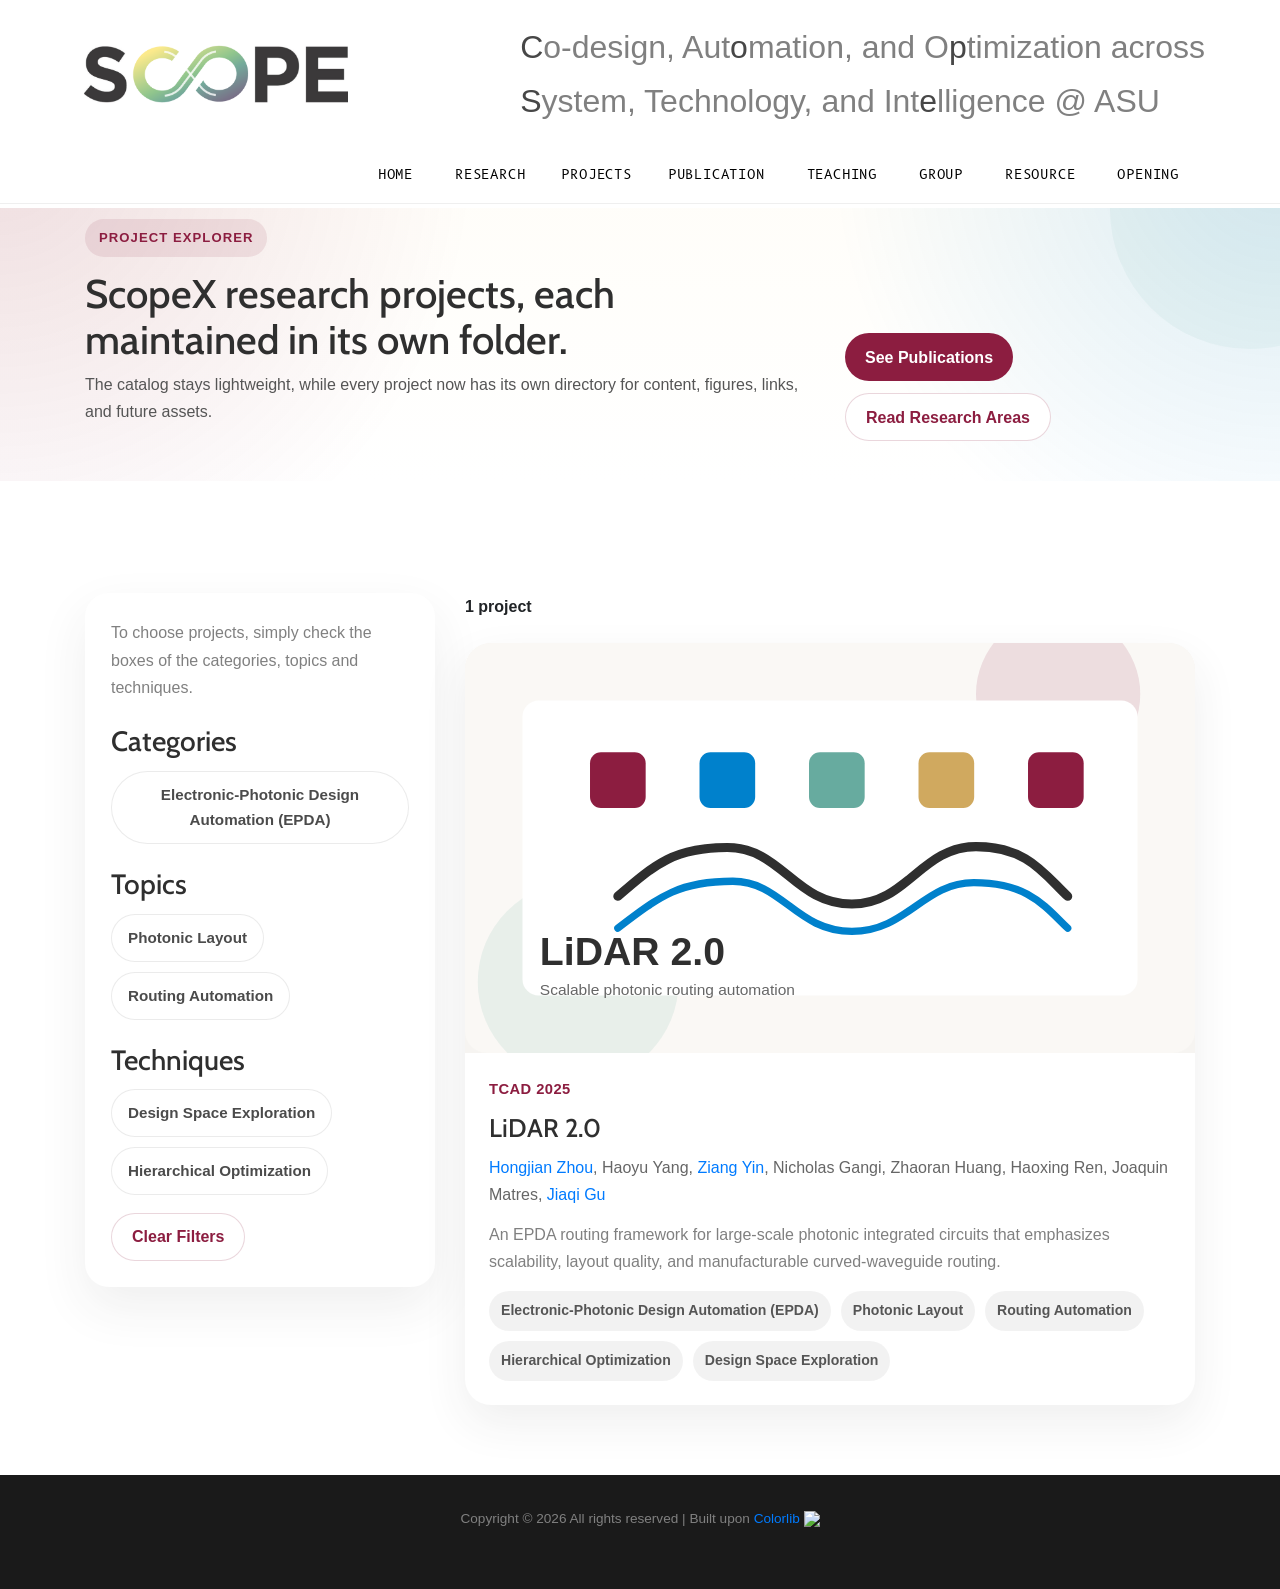
==== commit 5ac9a37f: "[major] support research projects" ====
--- a/projects/index.html
+++ b/projects/index.html
@@ -97,9 +97,7 @@
                     <div class="col-lg-4">
                         <aside class="projects-filter-panel" data-aos="fade-up">
                             <div class="projects-filter-group">
-                                <h3>How to use this page</h3>
-                                <p>Select one or more chips in each group. Only projects matching all active selections
-                                    will stay visible.</p>
+                                <p>To choose projects, simply check the boxes of the categories, topics and techniques.</p>
                             </div>
                             <div class="projects-filter-group" data-filter-group="categories"></div>
                             <div class="projects-filter-group" data-filter-group="topics"></div>
@@ -113,7 +111,7 @@
                     <div class="col-lg-8">
                         <div class="projects-summary-bar" data-aos="fade-up">
                             <p><strong data-project-count>0 projects</strong></p>
-                            <p>Each project owns its content under <code>/projects/&lt;slug&gt;/</code>.</p>
+                            <p></p>
                         </div>
                         <div data-project-results></div>
                     </div>
--- a/css/projects.css
+++ b/css/projects.css
@@ -132,6 +132,17 @@
   color: #2f2f2f;
 }
 
+.project-section-header {
+  display: flex;
+  align-items: center;
+  justify-content: space-between;
+  gap: 12px;
+}
+
+.project-section-header h2 {
+  margin-bottom: 0;
+}
+
 .projects-filter-group p {
   margin-bottom: 12px;
 }
@@ -354,6 +365,27 @@
   word-break: break-word;
 }
 
+.project-copy-button {
+  padding: 8px 14px;
+  border: 1px solid rgba(140, 29, 64, 0.18);
+  border-radius: 999px;
+  background: #fff7fa;
+  color: #8c1d40;
+  font-size: 0.88rem;
+  font-weight: 700;
+  line-height: 1;
+  cursor: pointer;
+  transition: background 0.2s ease, border-color 0.2s ease, transform 0.2s ease;
+}
+
+.project-copy-button:hover,
+.project-copy-button:focus {
+  background: #fff0f5;
+  border-color: rgba(140, 29, 64, 0.32);
+  outline: none;
+  transform: translateY(-1px);
+}
+
 .project-markdown h1,
 .project-markdown h2,
 .project-markdown h3,
